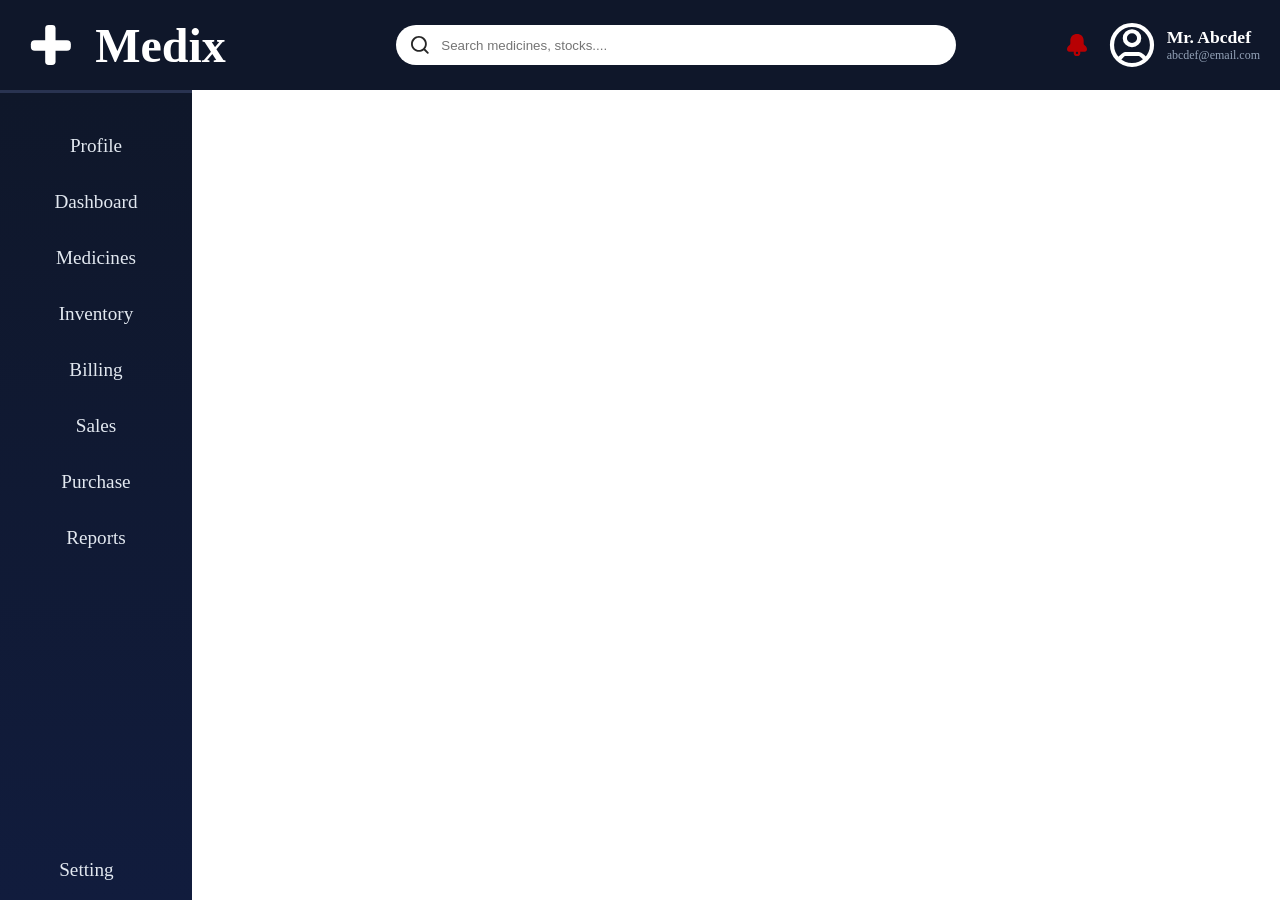
==== home.html @ cee630c3 "sidebar added" ====
<!DOCTYPE html>
<html lang="en">
<head>
    <meta charset="UTF-8">
    <meta name="viewport" content="width=device-width, initial-scale=1.0">
    <title>Medix Store</title>
    <link rel="stylesheet" href="home_style.css">
</head>
<body>
    
    <div class="nav">
        <div class="nav-left">
            <svg class="plus" viewBox="0 0 126 81" fill="none" xmlns="http://www.w3.org/2000/svg">
                <rect x="22" y="31" width="81" height="21" rx="8" fill="white"/>
                <rect x="51" width="21" height="81" rx="7" fill="white"/>
            </svg>
            <h2>Medix</h2>
        </div>

        <div class="nav-search">
            <svg class="search-icon" viewBox="0 0 58 58" fill="none" xmlns="http://www.w3.org/2000/svg">
                <path fill-rule="evenodd" clip-rule="evenodd" d="M45.5291 41.2864C53.4379 31.2778 52.7719 16.7095 43.5312 7.46878C33.5729 -2.48959 17.4271 -2.48959 7.46878 7.46878C-2.48959 17.4271 -2.48959 33.5729 7.46878 43.5312C16.7095 52.7719 31.2778 53.4379 41.2864 45.5291L52.0165 56.2591C53.1881 57.4307 55.0876 57.4307 56.2591 56.2591C57.4307 55.0876 57.4307 53.1881 56.2591 52.0165L45.5291 41.2864ZM39.2886 11.7114C46.9038 19.3266 46.9038 31.6734 39.2886 39.2886C31.6734 46.9038 19.3266 46.9038 11.7114 39.2886C4.09619 31.6734 4.09619 19.3266 11.7114 11.7114C19.3266 4.0962 31.6734 4.09619 39.2886 11.7114Z" fill="#262626"/>
            </svg>
            <input type="text" placeholder="Search medicines, stocks....">
        </input>
        </div>
       
        <div class="nav-right">
                <svg class="bell" viewBox="0 0 18 20" fill="none" xmlns="http://www.w3.org/2000/svg">
                    <path d="M9.00015 0C5.44815 0 3.00014 2.44801 3.00014 6.00002C3.00014 6.48502 3.00014 7.00002 3.00014 8.00002C3.00014 9.00003 2.83815 9.54003 2.28115 10C2.21815 10.052 1.95414 10.279 1.87514 10.344C0.610144 11.39 -0.0108564 12.37 0.000143584 14C0.00814359 15.078 0.893144 16.011 2.00014 16H6.19114C6.19114 16 6.00014 16.6111 6.00014 17.0001C6.00014 18.6571 7.34315 20.0001 9.00015 20.0001C10.6571 20.0001 12.0001 18.6571 12.0001 17.0001C12.0001 16.6111 11.8171 16 11.8171 16H16.0001C17.1041 16.003 17.9991 15.084 18.0001 14C18.0021 12.382 17.3741 11.385 16.1251 10.344C16.0431 10.275 15.7532 10.054 15.6882 10C15.1432 9.54603 15.0001 9.00003 15.0001 8.00002C15.0001 6.75002 15.0001 6.00002 15.0001 6.00002C15.0001 2.44801 12.5521 0 9.00015 0ZM9.00015 16C9.55215 16 10.0001 16.4481 10.0001 17.0001C10.0001 17.5521 9.55215 18.0001 9.00015 18.0001C8.44815 18.0001 8.00015 17.5521 8.00015 17.0001C8.00015 16.4481 8.44815 16 9.00015 16Z" fill="#B70003"/>
                </svg>
                
                <div class="user">
                    <svg class="profile" viewBox="0 0 24 24" fill="none" xmlns="http://www.w3.org/2000/svg">
                    <path d="M5.3999 19.2C5.86107 18.6835 8.02095 16.3067 8.65391 16.3067H15.3463C16.2635 16.3067 18.1359 18.2769 18.5999 18.9714M21.5999 12C21.5999 17.302 17.3018 21.6 11.9999 21.6C6.69797 21.6 2.3999 17.302 2.3999 12C2.3999 6.69809 6.69797 2.40002 11.9999 2.40002C17.3018 2.40002 21.5999 6.69809 21.5999 12ZM15.4387 8.72798C15.4387 6.89647 13.8926 5.40002 12.0002 5.40002C10.1078 5.40002 8.56164 6.89647 8.56164 8.72798C8.56164 10.5595 10.1078 12.0559 12.0002 12.0559C13.8926 12.0559 15.4387 10.5595 15.4387 8.72798Z" stroke="white" stroke-width="2"/>
                    </svg>
                    <div class="user-info">
                        <span class="user-name">Mr. Abcdef</span>
                        <span class="user-email">abcdef@email.com</span>
                    </div>
                    
                </div>
            </div>
    </div>
    <section class="sidebar">
            <div onclick="show('profile')">Profile</div>
            <div onclick="show('dashboard')">Dashboard</div>
            <div onclick="show('medicines')">Medicines</div>
            <div onclick="show('inventory')">Inventory</div>
            <div onclick="show('billing')">Billing</div>
            <div onclick="show('sales')">Sales</div>
            <div onclick="show('purchase')">Purchase</div>
            <div onclick="show('reports')">Reports</div>
            <div class="footer">Setting</div>
    </section>
   
    
    
</body>
</html>
---- home_style.css ----
*{
    padding: 0;
    margin: 0;
}
:root{
    --dark : #0f172a;
    --grey-hover :rgba(255, 255, 255, 0.05);
}


.nav{
    /* background-color: #0f172a; */
    background-color: var(--dark);
    height: 90px;
    padding: 0 20px;
    display : flex;
    align-items: center;
    justify-content: space-between;
    gap: 20px;
    
    
}
.nav-left{
    display: flex;
    align-items: center;
    gap: 8px;
}
.plus{
    height: 2.5rem;
}
.nav-left h2{
    font-size: 3em;
    color: white;
    margin-left: 5px;
}
.nav-search{
    flex: 1;
    max-width: 500px;
    position: relative;
}
.nav-search input{
    width: 100%;
    height: 40px;
    border-radius: 25px;
    border: none;
    padding: 0 15px 0 45px;
    outline: none;
}
.nav-search .search-icon{
    position: absolute;
    left: 15px;
    top: 50%;
    transform: translateY(-50%);
    width: 18px;
}
.nav-right{
    display: flex;
    align-items: center;
    gap: 20px;
}
.bell{
    width: 20px;
    cursor: pointer;
}
.profile{
    width: 50px;
    height: 50px;
    cursor: pointer;
}

.bell:hover,
.profile:hover{
    opacity: 0.7;
    transform: scale(1.08);
    transition: 0.2s ease;
}


.user{
    display: flex;
    align-items: center;
    gap: 10px;
    cursor: pointer;

}
.user-info{
    display: flex;
    flex-direction: column;
    line-height: 1.2;
}
.user-name{
    font-size: 1.1rem;
    font-weight: 600;
    color: white;
}
.user-email{
    font-size: 0.75rem;
    color: #94a3b8;
}
.user:hover{
    background-color: rgba(255,255,255,0.05);
    border-radius: 8px;
    transition: 0.2s ease;
}


.sidebar{
    height: calc(100vh - 90px);
    width: 15%;
    background: linear-gradient(180deg, #0f172a, #111c3d);
    color: #e2e8f0;
    border-top: 3px solid rgba(255,255,255,0.1);
    box-sizing: border-box;
    font-size: 1.2rem;
    padding-top: 30px;

    display: flex;
    flex-direction: column;
    gap: 8px;
    position: relative;
    
}
.sidebar>div{
    /* border: 2px solid rgb(185, 185, 185); */
    box-sizing: border-box;
    border-radius: 8px;
    width: 90%;
    height: 3rem;
    padding: 12px 16px ;
    margin: 0 auto;
    text-align: center;
    cursor: pointer;

}

.sidebar > div:hover{
    background-color: rgba(255, 255, 255, 0.05);
    transform: scale(1.2);
}

.sidebar .footer{
    position: absolute;
    bottom: 5px;
}

@media (max-width: 768px){

    .nav{
        flex-wrap: wrap;
        height: auto;
        padding: 15px;
    }

    .nav-search{
        order: 3;
        width: 90%;
        max-width: 90%;
    }

    .nav-right{
        margin-left: auto;
    }
}

@media (max-width: 900px){
    .user-email{
        display: none;
    }
}
@media (max-width: 600px){
    .user-info{
        display: none;
    }
}
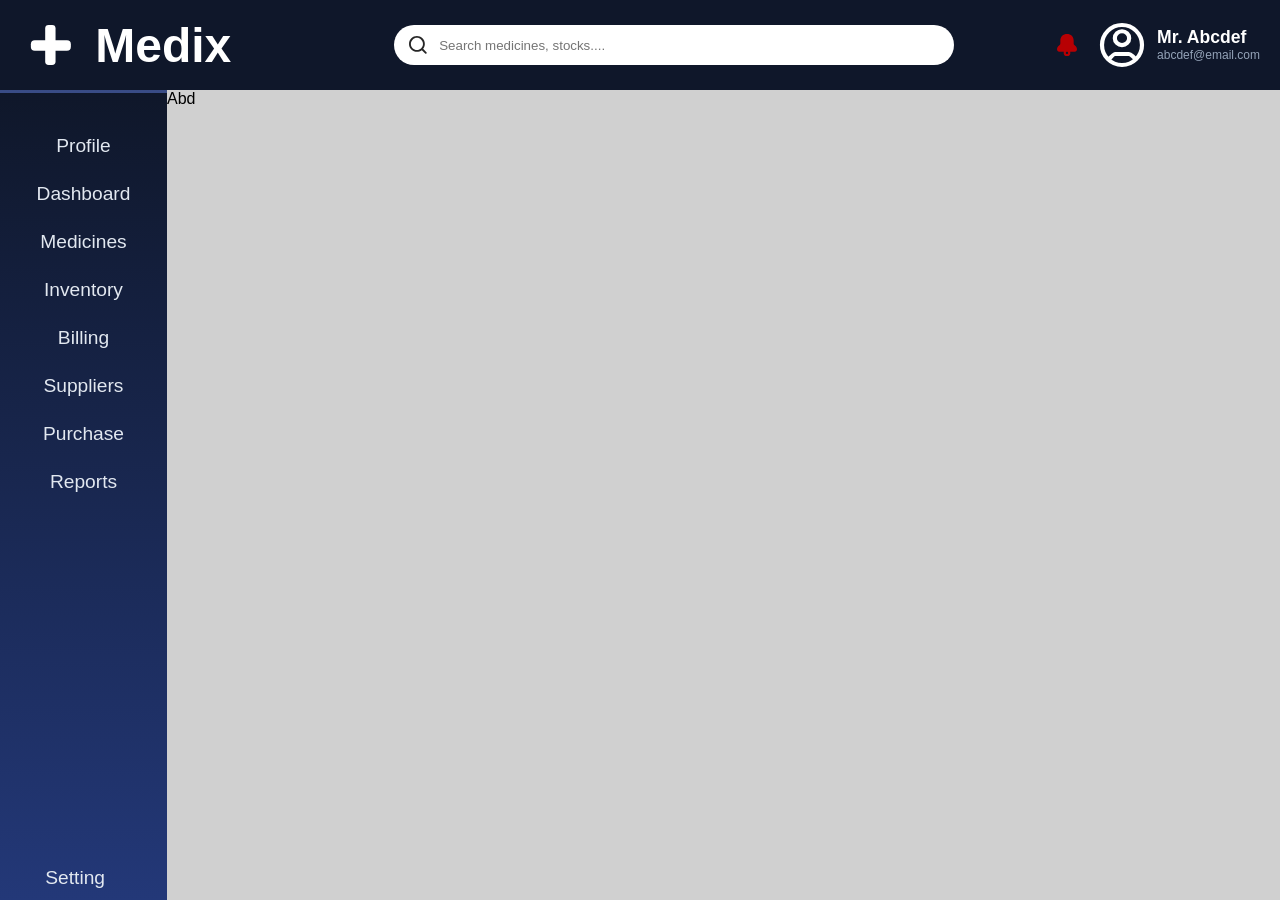
==== commit 888c4d34: "added more modules" ====
--- a/home.html
+++ b/home.html
@@ -7,7 +7,8 @@
     <link rel="stylesheet" href="home_style.css">
 </head>
 <body>
-    
+        <!-- navbar -->
+
     <div class="nav">
         <div class="nav-left">
             <svg class="plus" viewBox="0 0 126 81" fill="none" xmlns="http://www.w3.org/2000/svg">
@@ -40,21 +41,174 @@
                     </div>
                     
                 </div>
-            </div>
+        </div>
     </div>
-    <section class="sidebar">
-            <div onclick="show('profile')">Profile</div>
-            <div onclick="show('dashboard')">Dashboard</div>
-            <div onclick="show('medicines')">Medicines</div>
-            <div onclick="show('inventory')">Inventory</div>
+    <!-- sidebar -->
+     <div class="main">
+
+         <aside class="sidebar">
+             <div onclick="show('admin-profile')">Profile</div>
+             <div onclick="show('dashboard')">Dashboard</div>
+             <div onclick="show('medicine')">Medicines</div>
+             <div onclick="show('inventory')">Inventory</div>
             <div onclick="show('billing')">Billing</div>
-            <div onclick="show('sales')">Sales</div>
+            <div onclick="show('supplier')">Suppliers</div>
             <div onclick="show('purchase')">Purchase</div>
             <div onclick="show('reports')">Reports</div>
             <div class="footer">Setting</div>
-    </section>
-   
-    
+        </aside>
+        
+        
+        
+        
+        
+        <div class="main-content">
+             <!-- profile -->
+              <div class="admin-profile">Abd</div>
+             <!-- medicines -->
+             <div class ="medicine hidden">
+                 <h2>Medicine list</h2>
+                 <table>
+                     <thead>
+                         <tr>
+                             <th scope="col">medicine id</th>
+                            <th scope="col">medicine name</th>
+                            <th scope="col">category</th>
+                            <th scope="col">purchase price</th>
+                            <th scope="col">sell price</th>
+                            <th scope="col">expiry</th>
+                        </tr>
+                    </thead>
+                    <tbody>
+                        <tr>
+                            <td >101</td>
+                            <td>Paracetamol</td>
+                            <td>Tablet</td>
+                            <td>100$</td>
+                            <td>105$</td>
+                            <td>7</td>
+                            
+                        </tr>
+                        <tr>
+                            <td >102</td>
+                            <td>vitamin D</td>
+                            <td>injection</td>
+                            <td>20$</td>
+                            <td>23$</td>
+                            <td>2</td>
+                        </tr>
+                        <tr>
+                            <td >103</td>
+                            <td>vitamin C</td>
+                            <td>syrup</td>
+                            <td>30$</td>
+                            <td>40$</td>
+                            <td>5</td>
+                            
+                        </tr>
+                        <tr>
+                            <td>104</td>
+                            <td>ors</td>
+                            <td>injection</td>
+                            <td>10$</td>
+                            <td>12$</td>
+                            <td>23</td>
+                        </tr>
+                    </tbody>
+                </table>
+            </div>
+            
+            <!-- dashboard -->
+            
+            <div class="dashboard hidden">
+                <h2>Dashboard</h2>
+                <div class="card">
+                    
+                    <div class="tot-revenue">
+                        <p>Total Revenue</p>
+                        <h3>$5600</h3>
+                    </div>
+                    <div class="today-sale">
+                        <p>Today's Sale</p>
+                        <h3>$100</h3>
+                    </div>
+                    <div class="stock-alert">
+                        <p>Stock alert</p>
+                        <h3>5</h3>
+                    </div>
+                    <div class="expiry-alert">
+                        <p>Expiry alert</p>
+                        <h3>2</h3>
+                    </div>
+                </div>
+            </div>
+
+            <div class="supplier hidden">
+                <h2>Suppliers detail</h2>
+                <table>
+                    <thead>
+                        <tr>
+                            <th>Id</th>
+                            <th>Name</th>
+                            <th>Contact</th>
+                            <th>Email</th>
+                            <th>Address</th>
+                            <th>Pending bal</th>
+                        </tr>
+                    </thead>
+                    <tbody>
+                        <tr>
+                            <td>#1</td>
+                            <td>John Doe</td>
+                            <td>882219283</td>
+                            <td>johndoe@abc.in</td>
+                            <td>new york</td>
+                            <td>$15</td>
+
+                        </tr>
+                    </tbody>
+                </table>
+            </div>
+
+<!-- inventory -->
+            <div class="inventory hidden">
+                <h2>Stocks</h2>
+                <table>
+                    <thead>
+                        <tr>
+                            <th scope="col">medicine id</th>
+                            <th scope="col">medicine name</th>
+                            <th scope="col">category</th>
+                            <th scope="col">stock</th>
+                            <th scope="col">supplier</th>
+                        </tr>
+                    </thead>
+                    <tbody>
+                        <tr>
+                            <td >101</td>
+                            <td>Paracetamol</td>
+                            <td>Tablet</td>
+                            <td>300</td>
+                            <td>John Doe</td>
+                        </tr>
+                        <tr>
+                            <td >102</td>
+                            <td>vitamin D</td>
+                            <td>injection</td>
+                            <td>9</td>
+                            <td>John Doe</td>
+                        </tr>
+                    </tbody>
+                </table>
+            </div>
+    
+        </div>
+    </div>
+
+    
+    
+    
+    <script src="home.js"></script>
     
 </body>
 </html>
--- a/home_style.css
+++ b/home_style.css
@@ -1,10 +1,15 @@
 *{
     padding: 0;
     margin: 0;
+    font-family: 'Segoe UI', sans-serif;
 }
 :root{
     --dark : #0f172a;
-    --grey-hover :rgba(255, 255, 255, 0.05);
+    --greyhover :rgba(255, 255, 255, 0.05);
+}
+
+body{
+    background-color:rgba(192, 192, 192, 0.738);
 }
 
 
@@ -23,7 +28,7 @@
 .nav-left{
     display: flex;
     align-items: center;
-    gap: 8px;
+    gap: 13px;
 }
 .plus{
     height: 2.5rem;
@@ -31,7 +36,6 @@
 .nav-left h2{
     font-size: 3em;
     color: white;
-    margin-left: 5px;
 }
 .nav-search{
     flex: 1;
@@ -41,6 +45,7 @@
 .nav-search input{
     width: 100%;
     height: 40px;
+    /* height: 2.5rem; */
     border-radius: 25px;
     border: none;
     padding: 0 15px 0 45px;
@@ -102,12 +107,15 @@
     border-radius: 8px;
     transition: 0.2s ease;
 }
+.main{
+    display: flex;
+}
 
 
 .sidebar{
     height: calc(100vh - 90px);
     width: 15%;
-    background: linear-gradient(180deg, #0f172a, #111c3d);
+    background: linear-gradient(180deg, #0f172a, #233878);
     color: #e2e8f0;
     border-top: 3px solid rgba(255,255,255,0.1);
     box-sizing: border-box;
@@ -121,11 +129,10 @@
     
 }
 .sidebar>div{
-    /* border: 2px solid rgb(185, 185, 185); */
     box-sizing: border-box;
     border-radius: 8px;
     width: 90%;
-    height: 3rem;
+    height: 2.5rem;
     padding: 12px 16px ;
     margin: 0 auto;
     text-align: center;
@@ -143,6 +150,148 @@
     bottom: 5px;
 }
 
+.main-content{
+    width: 100%;
+    /* display: flex;
+    justify-content: center; */
+}
+.medicine{
+    width: 90%;
+    margin-top: 25px;
+    margin-left: 40px;
+    background-color: white;
+    padding: 24px;
+    border-radius: 16px;
+    box-shadow: 0 4px 6px -1px rgb(0 0 0 / 0.1), 0 2px 4px -2px rgb(0 0 0 / 0.1);
+    height:fit-content;
+    display: flex;
+    flex-direction: column;
+    justify-content: center;
+
+}
+
+.medicine h2{
+    font-size: 1.5rem;
+    font-weight: 750;
+
+}
+/* table{
+    margin-top: 30px;
+    width: 100%;
+    border-collapse: collapse;
+    
+}
+tr:nth-child(even){
+background-color:#3e42481d;
+}
+tr{
+    border-bottom: 2px solid rgba(0, 0, 0, 0.195);
+}
+th{
+    font-size: 1.1rem;
+    font-weight: 250;
+    background-color: #233878;
+    color: white;
+    text-transform: uppercase;
+}
+th , td {
+    padding: 10px;
+    text-align: left;
+    padding-right: 50px;
+}
+tr:hover{
+    background-color: #24387282;
+} */
+
+.dashboard{
+    width: 90%;
+    margin: 25px 0 0 40px;  
+    display: flex;
+    flex-direction: column;
+}
+.dashboard h2{
+     font-size: 1.5rem;
+    font-weight: 750;
+    background-color: white;
+    border-radius: 10px;
+    margin-bottom: 20px;
+    height: 30px;
+    padding: 20px;
+    box-shadow: 0 2px 8px rgba(0, 0, 0, 0.05);
+}
+.card{
+    display: grid;
+    grid-template-columns: repeat(auto-fit, minmax(200px,1fr));
+    gap: 20px;
+}
+
+.card div{
+    /* height: 100px;
+    width: 200px; */
+    background-color: white;
+    padding: 20px;
+    border-radius: 10px;
+    box-shadow: 0 2px 8px rgba(0, 0, 0, 0.05);
+    text-align: center;
+}
+
+.card div p{
+    margin-bottom: 10px;
+    color: #64748b;
+}
+
+.supplier{
+    width: 90%;
+    margin-top: 25px;
+    margin-left: 40px;
+    background-color: white;
+    padding: 24px;
+    border-radius: 16px;
+    box-shadow: 0 4px 6px -1px rgb(0 0 0 / 0.1), 0 2px 4px -2px rgb(0 0 0 / 0.1);
+    height:fit-content;
+    display: flex;
+    flex-direction: column;
+    justify-content: center;
+    /* flex-wrap: wrap; */
+}
+.supplier h2{
+    font-size: 1.5rem;
+    font-weight: 750;
+
+}
+
+
+table{
+    margin-top: 30px;
+    width: 100%;
+    border-collapse: collapse;
+    
+}
+tr:nth-child(even){
+background-color:#3e42481d;
+}
+tr{
+    border-bottom: 2px solid rgba(0, 0, 0, 0.195);
+}
+th{
+    font-size: 1.1rem;
+    font-weight: 250;
+    background-color: #233878;
+    color: white;
+    text-transform: uppercase;
+}
+th , td {
+    padding: 10px;
+    text-align: left;
+    padding-right: 50px;
+}
+tr:hover{
+    background-color: #24387282;
+}
+
+.hidden{
+    display : none;
+}
 @media (max-width: 768px){
 
     .nav{
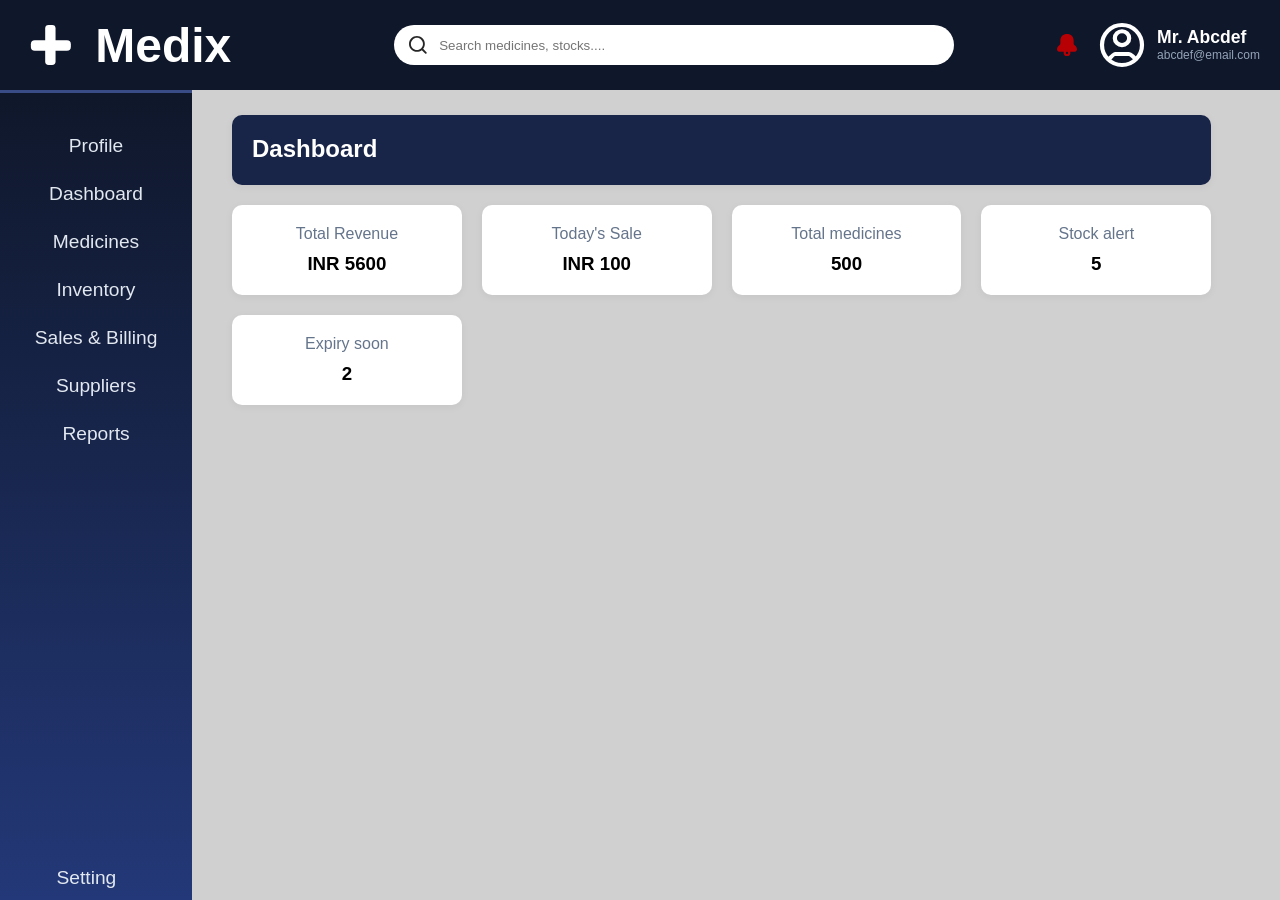
==== commit b1627088: "added profile and some more changes" ====
--- a/home.html
+++ b/home.html
@@ -7,8 +7,7 @@
     <link rel="stylesheet" href="home_style.css">
 </head>
 <body>
-        <!-- navbar -->
-
+        <!-- -------------------------------------------navbar------------------------------------------ -->
     <div class="nav">
         <div class="nav-left">
             <svg class="plus" viewBox="0 0 126 81" fill="none" xmlns="http://www.w3.org/2000/svg">
@@ -17,7 +16,6 @@
             </svg>
             <h2>Medix</h2>
         </div>
-
         <div class="nav-search">
             <svg class="search-icon" viewBox="0 0 58 58" fill="none" xmlns="http://www.w3.org/2000/svg">
                 <path fill-rule="evenodd" clip-rule="evenodd" d="M45.5291 41.2864C53.4379 31.2778 52.7719 16.7095 43.5312 7.46878C33.5729 -2.48959 17.4271 -2.48959 7.46878 7.46878C-2.48959 17.4271 -2.48959 33.5729 7.46878 43.5312C16.7095 52.7719 31.2778 53.4379 41.2864 45.5291L52.0165 56.2591C53.1881 57.4307 55.0876 57.4307 56.2591 56.2591C57.4307 55.0876 57.4307 53.1881 56.2591 52.0165L45.5291 41.2864ZM39.2886 11.7114C46.9038 19.3266 46.9038 31.6734 39.2886 39.2886C31.6734 46.9038 19.3266 46.9038 11.7114 39.2886C4.09619 31.6734 4.09619 19.3266 11.7114 11.7114C19.3266 4.0962 31.6734 4.09619 39.2886 11.7114Z" fill="#262626"/>
@@ -43,108 +41,318 @@
                 </div>
         </div>
     </div>
-    <!-- sidebar -->
-     <div class="main">
-
-         <aside class="sidebar">
+    <!-- -----------------------------------------------------sidebar------------------------------------------------ -->
+    <div class="main">
+
+        <aside class="sidebar">
              <div onclick="show('admin-profile')">Profile</div>
              <div onclick="show('dashboard')">Dashboard</div>
              <div onclick="show('medicine')">Medicines</div>
              <div onclick="show('inventory')">Inventory</div>
-            <div onclick="show('billing')">Billing</div>
+            <div onclick="show('billing')">Sales & Billing</div>
             <div onclick="show('supplier')">Suppliers</div>
-            <div onclick="show('purchase')">Purchase</div>
             <div onclick="show('reports')">Reports</div>
-            <div class="footer">Setting</div>
+            <div class="footer" onclick="show('setting')">Setting</div>
         </aside>
         
-        
-        
-        
-        
+        <!-- -----------------------------------------------main-content------------------------------------------ -->
         <div class="main-content">
-             <!-- profile -->
-              <div class="admin-profile">Abd</div>
-             <!-- medicines -->
-             <div class ="medicine hidden">
-                 <h2>Medicine list</h2>
-                 <table>
-                     <thead>
-                         <tr>
-                             <th scope="col">medicine id</th>
-                            <th scope="col">medicine name</th>
-                            <th scope="col">category</th>
-                            <th scope="col">purchase price</th>
-                            <th scope="col">sell price</th>
-                            <th scope="col">expiry</th>
-                        </tr>
-                    </thead>
-                    <tbody>
-                        <tr>
-                            <td >101</td>
-                            <td>Paracetamol</td>
-                            <td>Tablet</td>
-                            <td>100$</td>
-                            <td>105$</td>
-                            <td>7</td>
-                            
-                        </tr>
-                        <tr>
-                            <td >102</td>
-                            <td>vitamin D</td>
-                            <td>injection</td>
-                            <td>20$</td>
-                            <td>23$</td>
-                            <td>2</td>
-                        </tr>
-                        <tr>
-                            <td >103</td>
-                            <td>vitamin C</td>
-                            <td>syrup</td>
-                            <td>30$</td>
-                            <td>40$</td>
-                            <td>5</td>
-                            
-                        </tr>
-                        <tr>
-                            <td>104</td>
-                            <td>ors</td>
-                            <td>injection</td>
-                            <td>10$</td>
-                            <td>12$</td>
-                            <td>23</td>
-                        </tr>
-                    </tbody>
-                </table>
-            </div>
+                <!-- --------------------profile-------------- -->
+              <div class="admin-profile hidden" >Abd</div>
+
+                <!------------------------ dashboard -------------------->
             
-            <!-- dashboard -->
-            
-            <div class="dashboard hidden">
+            <div class="dashboard">
                 <h2>Dashboard</h2>
                 <div class="card">
                     
                     <div class="tot-revenue">
                         <p>Total Revenue</p>
-                        <h3>$5600</h3>
+                        <h3>INR 5600</h3>
                     </div>
                     <div class="today-sale">
                         <p>Today's Sale</p>
-                        <h3>$100</h3>
-                    </div>
-                    <div class="stock-alert">
+                        <h3>INR 100</h3>
+                    </div>
+                    <div class="tot-med">
+                        <p>Total medicines</p>
+                        <h3>500</h3>
+                    </div>
+                    <div class="low-stock">
                         <p>Stock alert</p>
                         <h3>5</h3>
                     </div>
                     <div class="expiry-alert">
-                        <p>Expiry alert</p>
+                        <p>Expiry soon</p>
                         <h3>2</h3>
                     </div>
                 </div>
             </div>
-
+                <!-- --------------------medicines--------------- -->
+             <div class ="medicine hidden">
+                    <h2>Medicine list</h2>
+                 <table>
+                     <thead>
+                         <tr>
+                             <th scope="col">med_id</th>
+                             <th scope="col">company</th>
+                            <th scope="col">medicine name</th>
+                            <th scope="col">category</th>
+                            <th scope="col">purchase price</th>
+                            <th scope="col">sell price</th>
+                            <th scope="col">Available quantity</th>
+                            <th scope="col">expiry</th>
+                            <th scope="col">Action</th>
+                        </tr>
+                    </thead>
+                    <tbody>
+                        <tr>
+                            <td >101</td>
+                            <td >bbbb</td>
+                            <td>Paracetamol</td>
+                            <td>Tablet</td>
+                            <td>100$</td>
+                            <td>105$</td>
+                            <td>100</td>
+                            <td>2</td>
+                            <td><button class="edit">edit</button><button class="delete">delete</button></td>
+                            
+                        </tr>
+                        <tr>
+                            <td >102</td>
+                            <td >aaaaa</td>
+                            <td>vitamin D</td>
+                            <td>injection</td>
+                            <td>20$</td>
+                            <td>23$</td>
+                            <td>80</td>
+                            <td>1</td>
+                            <td><button class="edit">edit</button><button class="delete">delete</button></td>
+                        </tr>
+                        <tr>
+                            <td >103</td>
+                            <td >ccccc</td>
+                            <td>vitamin C</td>
+                            <td>syrup</td>
+                            <td>30$</td>
+                            <td>40$</td>
+                            <td>40</td>
+                            <td>0</td>
+                            <td><button class="edit">edit</button><button class="delete">delete</button></td>
+                            
+                        </tr>
+                        <tr>
+                            <td>104</td>
+                            <td>ddddd</td>
+                            <td>ors</td>
+                            <td>injection</td>
+                            <td>10$</td>
+                            <td>12$</td>
+                            <td>28</td>
+                            <td>5</td>
+                            <td><button class="edit">edit</button><button class="delete">delete</button></td>
+                        </tr>
+                    </tbody>
+                </table>
+            </div>
+            
+
+                <!------------------- inventory ------------------>
+            <div class="inventory hidden">
+                <div class="inventory-nav">
+                    <h2>Stock management</h2>
+                    <button class="add_med_button">+ Add medicine</button>
+                </div>
+                <div class="card1">
+                    <div onclick="show1('stock-history')"><p>Stock history</p></div>
+                    <div onclick="show1('stock-purchase')"><p>Stock purchase</p></div>
+                </div>
+                <div class="stock-history hidden">
+                    <table>
+                    <thead>
+                        <tr>
+                            <th scope="col">med_id</th>
+                            <th scope="col">company</th>
+                            <th scope="col">medicine name</th>
+                            <th scope="col">category</th>
+                            <th scope="col">quantity</th>
+                            <th scope="col">Purchase date</th>
+                            <th scope="col">expiry date</th>
+                            <th scope="col">supplier</th>
+                        </tr>
+                    </thead>
+                    <tbody>
+                        <tr>
+                            <td >101</td>
+                            <td >Abbss</td>
+                            <td>Paracetamol</td>
+                            <td>Tablet</td>
+                            <td>300</td>
+                            <td>12-12-2026</td>
+                            <td>12-12-2028</td>
+                            <td>John Doe</td>
+                        </tr>
+                        <tr>
+                            <td >102</td>
+                            <td >jhkkj</td>
+                            <td>vitamin D</td>
+                            <td>injection</td>
+                            <td>9</td>
+                            <td>12-01-2024</td>
+                            <td>12-01-2029</td>
+                            <td>John Doe</td>
+                        </tr>
+                    </tbody>
+                </table> 
+                </div>
+                <div class="stock-purchase hidden">
+                    <div class="card2">
+                        
+                    </div>
+                </div>
+                <div class="add_medicine hidden">
+                    <form action="" method="get">
+                        <label for="med_id">Medicine ID </label>
+                        <input type="number" id="med_id" required>    
+                        <label for="med_name">Medicine Name</label>
+                        <input type="text" id="med_name" required>
+                        <div class="row">
+                            <label for="quantity">Quantity <input type="number" id="quantity" required></label>
+                            <label for="cost_price">Cost price <input type="number" id="cost_price" required></label>
+                            <label for="sell_price">Sell price <input type="number" id="sell_price" required></label>
+                            <label for="expiry_date">Expiry date <input type="date" id="expiry_date" required></label>
+                        </div> 
+                        <label for="category">Category <select id="category" required>
+                            <option value="tablet">Tablet</option>
+                                <option value="capsule">Capsule</option>
+                                <option value="granules">Granules</option>
+                                <option value="syrup">Syrup</option>
+                                <option value="solution">Solution</option>
+                                <option value="inhalers">Inhalers</option>
+                                <option value="other">Others</option>
+                                </select>
+                        </label>  
+                        <div class="row">
+                            <label for="company_name">Company Name</label>
+                            <input type="text" id="company_name" required>
+                        </div>
+                        <div>
+                            <label for="supplier_name">Supplier name</label>
+                            <input type="text" id="supplier_name">
+                        </div> 
+                        <div class="row">
+                            <label for="supplier_contact">Contact </label>  <input type="tel" id="supplier_contact">
+                            <label for="email">Email </label> <input type="email">
+                             
+                        </div> 
+                        <div class="buttons">
+
+                            <button class="cancel">Cancel</button>
+                            <button class="ok">OK</button>
+                        </div>
+                    </form>
+                </div>
+            </div>
+                <!---------------------- Billing system-------------------------- -->
+             <div class="billing hidden">
+                <h2>Billing System</h2>
+    
+                <!-- customer details -->
+                <div class="billing-box">
+                   
+                    <div class="customer-form">
+                        <div><label>Customer name :</label><input type="text" id="cname"></div>
+                        <div><label>Phone Number :</label><input type="text" id="cphone"></div>
+                        <div><label>Billing Date :</label><input type="date" id="cdate"></div>
+                        
+                        <!-- <label>Address:</label><input type="Address" id="cadd"> -->
+                    </div>
+    
+
+                    <div class="medicine-box">
+
+                    <!-- <h3><u>Medical Details</u></h3> -->
+                        <table class="medicine-table">
+                        <tr>
+                            <th>Medicine Name</th>
+                            <th>Qty</th>
+                            <th>Price</th>
+                            <th>GST%</th>
+                            <th>Total</th>
+                            <th class="noprint">Action</th>
+                        </tr>
+
+                        <tr>
+                            <td><input type="text"></td>
+                            <td>
+                                <input type="number" class="qty">
+                            </td>
+                            <td>
+                                <input type="number" class="price">
+                            </td>
+                            <td>
+                                <input type="number" class="GST">
+                            </td>
+                            <td class="total">0</td>
+
+                            <td>
+                                <button onclick="removeRow(this)" class="remove">Remove</button>
+                            </td>
+                        </tr>
+                        </table>
+                    </div>
+                     <div class="discount-box">
+                        <label><b>Discount% : </b><input type="number" id="discountInput"></label>
+                        
+                        <button id="add">Add Item</button>
+                        <button id="calbil">calculate Bill</button>
+                    </div>
+                <!-- <div class="payment-container"> -->
+
+                    <!--pay summary-->
+                    <div class="payment-summary">
+                        <h3><u>Payment Summary</u></h3>
+
+                        <div class="row">
+                            <div>
+                                <span>Subtotal :</span>
+                                <span id="subtotal">0.00 rs.</span>
+                            </div>
+                            <div>
+                                <span>Discount :</span>
+                                <span id="Discount">0.00 rs.</span>
+                            </div>
+                            <div>
+                                <span>GST Total :</span>
+                                <span id="total">0.00 rs.</span>
+                            </div>
+                            <hr>
+                            <div class="grandtot">
+                                <span>Grand Total :</span>
+                                <span id="grandT">0.00rs</span>
+                            </div>
+                        </div>
+
+                        
+                    </div>
+                    <div class="paybutton">
+                        <button id="print">Print</button>
+                        <button id="save">Save</button>
+                        <button id="clear">clear</button>
+                    </div>
+                </div>
+                
+            </div>
+
+                <!----------------------- supplier ------------------------ -->
             <div class="supplier hidden">
-                <h2>Suppliers detail</h2>
+                <div class="head">
+                    <h2>Suppliers detail</h2>
+                    <div class="button">
+                        <button class="add">+ Add supplier</button>
+                    </div>
+                </div>
+                
                 <table>
                     <thead>
                         <tr>
@@ -153,7 +361,9 @@
                             <th>Contact</th>
                             <th>Email</th>
                             <th>Address</th>
-                            <th>Pending bal</th>
+                            <th>Pincode</th>
+                            <th>Total purchase(INR)</th>
+                            <th>Action</th>
                         </tr>
                     </thead>
                     <tbody>
@@ -163,45 +373,51 @@
                             <td>882219283</td>
                             <td>johndoe@abc.in</td>
                             <td>new york</td>
-                            <td>$15</td>
+                            <td>404555</td>
+                            <td>1500000</td>
+                            <td><button class="edit">Edit</button><button class="delete">Delete</button> </td>
 
                         </tr>
                     </tbody>
                 </table>
             </div>
 
-<!-- inventory -->
-            <div class="inventory hidden">
-                <h2>Stocks</h2>
-                <table>
-                    <thead>
-                        <tr>
-                            <th scope="col">medicine id</th>
-                            <th scope="col">medicine name</th>
-                            <th scope="col">category</th>
-                            <th scope="col">stock</th>
-                            <th scope="col">supplier</th>
-                        </tr>
-                    </thead>
-                    <tbody>
-                        <tr>
-                            <td >101</td>
-                            <td>Paracetamol</td>
-                            <td>Tablet</td>
-                            <td>300</td>
-                            <td>John Doe</td>
-                        </tr>
-                        <tr>
-                            <td >102</td>
-                            <td>vitamin D</td>
-                            <td>injection</td>
-                            <td>9</td>
-                            <td>John Doe</td>
-                        </tr>
-                    </tbody>
-                </table>
-            </div>
-    
+                <!-- ---------------report-------------- -->
+            <div class="reports hidden">
+                <h2>Reports</h2>
+            <div class="top">
+                <div class="greenbox">
+                    <h3>TOTAL SALES</h3>
+                    <hr>
+                    <p id="sales">0 </p>
+                </div>
+                <div class="orangebox">
+                    <h3>TOTAL ORDERS</h3>
+                    <hr>
+                    <p id="order">0</p>
+                </div>
+                <div class="bluebox">
+                    <h3>LOW STOCK</h3>
+                    <hr>
+                    <p id="stock">0</p>
+                </div>
+                <div class="redbox">
+                    <h3>EXPIRED MEDICINES</h3>
+                    <hr>
+                    <p id="experied">0</p>
+                </div>
+            </div>
+
+
+            <!-- <div class="smallcard">
+                <h3>Top Selling Medicine</h3>
+
+            </div> -->
+
+        </div>
+<!--  -->
+
+
         </div>
     </div>
 
--- a/home_style.css
+++ b/home_style.css
@@ -22,8 +22,9 @@
     align-items: center;
     justify-content: space-between;
     gap: 20px;
-    
-    
+    position: sticky;
+    top: 0px;
+    z-index: 1;
 }
 .nav-left{
     display: flex;
@@ -107,11 +108,11 @@
     border-radius: 8px;
     transition: 0.2s ease;
 }
+/* --------------------------------------------------------------------- */
 .main{
     display: flex;
 }
-
-
+/* --------------------------------------------------------------------- */
 .sidebar{
     height: calc(100vh - 90px);
     width: 15%;
@@ -125,7 +126,7 @@
     display: flex;
     flex-direction: column;
     gap: 8px;
-    position: relative;
+    position: fixed;
     
 }
 .sidebar>div{
@@ -144,6 +145,9 @@
     background-color: rgba(255, 255, 255, 0.05);
     transform: scale(1.2);
 }
+.sidebar div.active{
+background:rgba(255, 255, 255, 0.05);
+}
 
 .sidebar .footer{
     position: absolute;
@@ -151,10 +155,13 @@
 }
 
 .main-content{
-    width: 100%;
+    width: 85%;
+    position: relative;
+    left: 15%;
     /* display: flex;
     justify-content: center; */
 }
+/* --------------------------------------------------------------------- */
 .medicine{
     width: 90%;
     margin-top: 25px;
@@ -169,40 +176,12 @@
     justify-content: center;
 
 }
-
 .medicine h2{
     font-size: 1.5rem;
     font-weight: 750;
 
 }
-/* table{
-    margin-top: 30px;
-    width: 100%;
-    border-collapse: collapse;
-    
-}
-tr:nth-child(even){
-background-color:#3e42481d;
-}
-tr{
-    border-bottom: 2px solid rgba(0, 0, 0, 0.195);
-}
-th{
-    font-size: 1.1rem;
-    font-weight: 250;
-    background-color: #233878;
-    color: white;
-    text-transform: uppercase;
-}
-th , td {
-    padding: 10px;
-    text-align: left;
-    padding-right: 50px;
-}
-tr:hover{
-    background-color: #24387282;
-} */
-
+/* --------------------------------------------------------------------- */
 .dashboard{
     width: 90%;
     margin: 25px 0 0 40px;  
@@ -210,21 +189,21 @@
     flex-direction: column;
 }
 .dashboard h2{
-     font-size: 1.5rem;
+    font-size: 1.5rem;
     font-weight: 750;
-    background-color: white;
+    background-color:#182448;
+    color: white;
     border-radius: 10px;
     margin-bottom: 20px;
     height: 30px;
     padding: 20px;
     box-shadow: 0 2px 8px rgba(0, 0, 0, 0.05);
 }
-.card{
+.dashboard .card{
     display: grid;
     grid-template-columns: repeat(auto-fit, minmax(200px,1fr));
     gap: 20px;
 }
-
 .card div{
     /* height: 100px;
     width: 200px; */
@@ -234,12 +213,11 @@
     box-shadow: 0 2px 8px rgba(0, 0, 0, 0.05);
     text-align: center;
 }
-
 .card div p{
     margin-bottom: 10px;
     color: #64748b;
 }
-
+/* --------------------------------------------------------------------- */
 .supplier{
     width: 90%;
     margin-top: 25px;
@@ -254,18 +232,145 @@
     justify-content: center;
     /* flex-wrap: wrap; */
 }
+.supplier .head{
+    display: flex;
+    justify-content: space-between;
+}
 .supplier h2{
     font-size: 1.5rem;
     font-weight: 750;
 
 }
-
+.supplier .head button{
+    color: white;
+    border-radius: 10px;
+    padding: 6px 12px;
+    margin-right: 20px;
+    font-size: 1.2rem;
+    border: none;
+    cursor: pointer;
+    box-shadow: 0 4px 6px -1px rgb(0 0 0 / 0.1), 0 2px 4px -2px rgb(0 0 0 / 0.1);
+}
+.supplier .head .add{
+    background-color: #233878;
+}
+
+/* --------------------------------------------------------------------- */
+.inventory{
+    width: 90%;
+    margin: 25px 0 0 40px;  
+    display: flex;
+    flex-direction: column;
+}
+.inventory h2{
+    font-size: 1.5rem;
+    font-weight: 750;
+    
+}
+.inventory .card1{
+    /* width: 50%; */
+    display: grid;
+    grid-template-columns: repeat(auto-fit, minmax(200px,1fr));
+    gap: 20px;
+}
+.inventory .inventory-nav{
+    display: flex;
+    justify-content: space-between;
+    align-items: center;
+    background-color:#182448;
+    color: white;
+    border-radius: 10px;
+    margin-bottom: 20px;
+    height: 70px;
+    padding: 0 20px 0 20px;
+    box-shadow: 0 2px 8px rgba(0, 0, 0, 0.05);
+}
+.inventory-nav button{
+    padding: 10px 20px;
+    font-weight: 600px;
+    border-radius: 20px;
+}
+.inventory .card1 div{
+    background-color:white;
+    font-weight: 650;
+    letter-spacing: 0.8px;
+    padding: 20px;
+    border-radius: 10px;
+    height: 50px;
+    box-shadow: 0 2px 8px rgba(0, 0, 0, 0.05);
+    display: flex;
+    justify-content: center;
+    align-items: center;
+    }
+/* .inventory .card1 di:.active{
+background:rgba(157, 35, 35, 0.623);
+} */
+.inventory .stock-history{
+    background-color: white;
+    margin-top: 20px;
+    padding: 24px;
+    border-radius: 16px;
+    box-shadow: 0 4px 6px -1px rgb(0 0 0 / 0.1), 0 2px 4px -2px rgb(0 0 0 / 0.1);
+    height:fit-content;
+}
+.inventory .stock-purchase{
+    background-color: white;
+     margin-top: 20px;
+    padding: 24px;
+    border-radius: 16px;
+    box-shadow: 0 4px 6px -1px rgb(0 0 0 / 0.1), 0 2px 4px -2px rgb(0 0 0 / 0.1);
+    height:fit-content;
+}
+
+.inventory .add_medicine{
+    width: 60%;
+    background-color: rgb(184, 184, 184);
+    border-radius: 8px;
+    padding: 25px;
+    position: relative;
+    margin: auto;
+    top: -150px;
+    box-shadow:0px 1px 13px 0px rgba(0, 0, 0, 0.697), 0 2px 4px -2px rgb(0 0 0 / 0.697);
+}
+.add_medicine button{
+    padding: 8px 16px;
+    border-radius: 8px;
+    color: rgb(0, 0, 0);
+    font-size: 16px;
+    font-weight: 500px;
+    border: none;
+    cursor: pointer;
+    background-color: white;
+    margin: 10px;
+    
+}
+.add_medicine button:hover{
+    transform: scale(1.1);
+    background-color: #233878;
+    color: white;
+}
+.inventory .add_medicine .buttons{
+    display: flex;
+    justify-content: flex-end;
+}
+label{
+    display: inline-block;
+    width: 20%;
+}
+.add_medicine input{
+    display: inline-block;
+    border-radius: 6px;
+    padding: 5px;
+    width: 70%;
+    margin: 10px;
+}
 
 table{
     margin-top: 30px;
     width: 100%;
     border-collapse: collapse;
     
+    
 }
 tr:nth-child(even){
 background-color:#3e42481d;
@@ -289,10 +394,298 @@
     background-color: #24387282;
 }
 
+table button{
+    padding: 4px 8px;
+    border-radius: 8px;
+    color: white;
+    font-size: 12px;
+    border: none;
+    cursor: pointer;
+
+}
+table .edit{
+ background-color: #233878;
+}
+ .delete{
+ background-color: #EF4444;
+}
+
+/* ---------------------billing------------------------ */
+.billing{
+    width: 90%;
+    border-collapse: collapse;
+    margin-top: 20px;
+    margin: 25px 0 0 40px;
+}
+
+.billing h2 {
+    font-size: 1.5rem;
+    font-weight: 750;
+    background-color:#182448;
+    color: white;
+    border-radius: 10px;
+    margin-bottom: 20px;
+    height: 30px;
+    padding: 20px;
+     box-shadow: 0 4px 20px -1px rgba(0, 0, 0, 0.305), 0 2px 10px -2px rgb(0 0 0 / 0.305);
+}
+.billing-box{
+    margin-top: 25px;
+    background-color: white;
+    padding: 24px;
+    border-radius: 16px;
+    box-shadow: 0 4px 20px -1px rgba(0, 0, 0, 0.305), 0 2px 10px -2px rgb(0 0 0 / 0.305);
+    height:fit-content;
+    display: flex;
+    flex-direction: column;
+    justify-content: center;
+}
+.billing .billing-box .customer-form{
+    display: flex;
+    gap: 12px;
+}
+.billing .billing-box .customer-form label{
+    font-weight: 600;
+    width: fit-content;
+    padding: 3px 0 2px 5px;
+    font-size: 17px;
+    margin-right: 10px;
+    
+}
+.billing .billing-box .customer-form input{
+    border-radius: 5px;
+    padding: 3px 6px;
+    font-size: 16px;
+    font-weight: 400;
+}
+#cname{
+    width: 250px;
+}
+#cphone , #cdate{
+    width: 120px;
+}
+.billing .billing-box .medicine-table{
+    margin-top: 20px;
+    width: 100%;
+    border-collapse: collapse;
+    margin-bottom: 20px;
+   
+}
+.billing .billing-box .medicine-table tr{
+    background-color: #3e42481d;
+}
+.billing .billing-box .medicine-table input{
+    border-radius: 5px;
+    padding: 3px;
+    font-size: 15px;
+    border: none;
+    outline: none;
+}
+.billing .billing-box .medicine-table .qty, .price, .GST, .total{
+    width: 100px;
+}
+
+.billing .billing-box .discount-box{
+    display: flex; 
+    gap: 20px;
+    margin-bottom: 20px;
+}
+.billing .billing-box .discount-box label{
+    padding: 2px 6px;
+}
+.billing .billing-box .discount-box input{
+    width: 70px;
+    margin-left: 10px;
+    padding: 2px 6px;
+    font-size: 17px;
+}
+.remove {
+    background-color: red;
+    color: white;
+    border: none;
+    padding: 6px 10px;
+    cursor: pointer;
+    border-radius: 5px;
+    font-weight: bolder;
+}
+
+.remove:hover {
+    background-color: rgb(147, 53, 53);
+}
+#add {
+    background-color: #06711f;
+    color: white;
+    font-weight: bolder;
+    border: none;
+    padding: 6px 10px;
+    cursor: pointer;
+    border-radius: 5px;
+
+}
+
+#add:hover {
+    background-color: #06711fd9;
+    box-shadow: 0 4px 20px -1px rgba(0, 0, 0, 0.305), 0 2px 10px -2px rgb(0 0 0 / 0.305);
+}
+
+#calbil {
+    background-color: blue;
+    color: white;
+    font-weight: bolder;
+    border: none;
+    padding: 6px 10px;
+    cursor: pointer;
+    border-radius: 5px;
+
+}
+
+#calbil:hover {
+    background-color: rgba(0, 0, 255, 0.797);
+    box-shadow: 0 4px 20px -1px rgba(0, 0, 0, 0.305), 0 2px 10px -2px rgb(0 0 0 / 0.305);
+}
+
+.billing .billing-box .payment-summary{
+    width: 40%;
+    height: 160px;
+    background-color: rgba(0, 0, 0, 0.086);
+    margin: auto;
+    border-radius: 10px;
+}
+.billing .billing-box .payment-summary h3{
+    text-align: center;
+    margin-bottom: 15px;
+}
+.row {
+    font-weight: 600;
+    font-size: 18px;
+    padding-left: 30px;
+}
+.row div{
+    display: flex;
+    justify-content: space-evenly;
+}
+.grandtot {
+    color: green;
+    font-weight: 700;
+    font-size: 19px;
+    margin-left: -30px;
+}
+.billing .billing-box .paybutton{
+    display: flex;
+    justify-content: flex-end;
+    gap: 10px;
+    margin-top: 20px;
+}
+#print,#save,#clear {
+    color: white;
+    font-weight: bolder;
+    border: none;
+    padding: 5px 50px;
+    cursor: pointer;
+    border-radius: 5px;
+    font-size: 15px;
+}
+#print {
+    background-color: darkblue;
+}
+
+#save {
+    background-color: darkgreen;
+}
+
+#clear {
+    background-color: rgb(236, 158, 0);
+}
+#print:hover {
+    background-color: rgba(0, 0, 139, 0.795);
+    box-shadow: 0 4px 20px -1px rgba(0, 0, 0, 0.305), 0 2px 10px -2px rgb(0 0 0 / 0.305);
+}
+
+#save:hover {
+    background-color: rgba(0, 100, 0, 0.767);
+    box-shadow: 0 4px 20px -1px rgba(0, 0, 0, 0.305), 0 2px 10px -2px rgb(0 0 0 / 0.305);
+}
+
+#clear:hover {
+    background-color: rgba(236, 157, 0, 0.782);
+    box-shadow: 0 4px 20px -1px rgba(0, 0, 0, 0.305), 0 2px 10px -2px rgb(0 0 0 / 0.305);
+}
+
+/*report */
+.reports{
+    width: 90%;
+    border-collapse: collapse;
+    margin-top: 20px;
+    margin: 25px 0 0 40px;
+}
+
+.reports h2 {
+    font-size: 2rem;
+    font-weight: 750;
+    background-color: white;
+    border-radius: 15px;
+    margin-bottom: 20px;
+    height: 25px;
+    padding: 19px;
+    box-shadow: 0 2px 8px rgba(0, 0, 0, 0.05);
+}
+
+
+
+/* print */
+@media print {
+    /* .paybutton,#add,#calbil,.noprint,#Remove { */
+    button,.paybutton,.noprint{
+        display: none;
+        
+    }
+    #medicineTable{
+        border:0px;
+    }
+    
+
+    input {
+        border: none;
+        outline: none;
+    }
+
+    .sidebar,.nav {
+        display: none;
+       
+    }
+}
+ /* reports css */
+ .top{
+    display: grid;
+    grid-template-columns: repeat(auto-fit, minmax(200px, 1fr));
+    gap: 20px; 
+ }
+.top div{
+         padding: 20px;
+         border-radius: 10px;
+         box-shadow: 0 2px 8px rgba(0, 0, 0, 0.05);
+         text-align: center;
+         color: white;
+         font-weight: bolder;
+        }
+.greenbox{
+    background-color: #28a745;
+ }
+ .orangebox{
+    background-color: #fd7e14;
+ }
+ .bluebox{
+    background-color: #007bff;
+ }
+ .redbox{
+    background-color: #dc3545;
+ }
+/* ------------------------------------------     */
 .hidden{
     display : none;
 }
-@media (max-width: 768px){
+
+/* @media (max-width: 768px){
 
     .nav{
         flex-wrap: wrap;
@@ -320,4 +713,4 @@
     .user-info{
         display: none;
     }
-}+} */
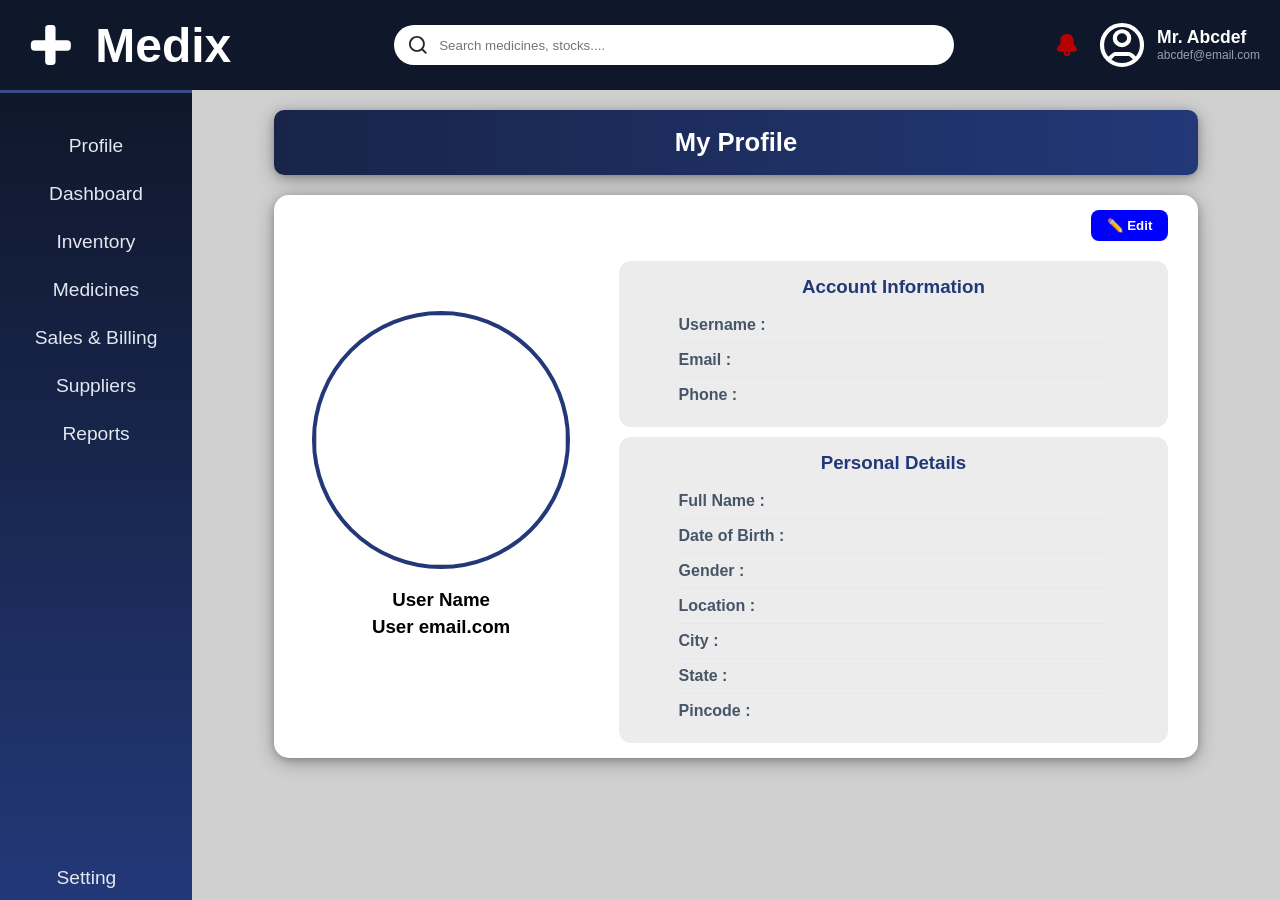
==== commit 415a0d93: "indentation and changes in profile module" ====
--- a/home.html
+++ b/home.html
@@ -45,10 +45,10 @@
     <div class="main">
 
         <aside class="sidebar">
-             <div onclick="show('admin-profile')">Profile</div>
-             <div onclick="show('dashboard')">Dashboard</div>
-             <div onclick="show('medicine')">Medicines</div>
-             <div onclick="show('inventory')">Inventory</div>
+            <div onclick="show('admin-profile')">Profile</div>
+            <div onclick="show('dashboard')">Dashboard</div>
+            <div onclick="show('inventory')">Inventory</div>
+            <div onclick="show('medicine')">Medicines</div>
             <div onclick="show('billing')">Sales & Billing</div>
             <div onclick="show('supplier')">Suppliers</div>
             <div onclick="show('reports')">Reports</div>
@@ -58,14 +58,42 @@
         <!-- -----------------------------------------------main-content------------------------------------------ -->
         <div class="main-content">
                 <!-- --------------------profile-------------- -->
-              <div class="admin-profile hidden" >Abd</div>
-
-                <!------------------------ dashboard -------------------->
-            
-            <div class="dashboard">
+            <div class="admin-profile ">
+                <h2>My Profile</h2>
+                <div class="profile-card">
+                    <div class="header">
+                        <button class="edit-btn">✏️ Edit</button>
+                    </div>
+                    <div class="profile-info">
+                        <div class="profile-left">
+                            <img src="https://via.placeholder.com/120" class="profile-img">
+                            <div><h3>User Name</h3><h3>User email.com</h3></div>
+                        </div>      
+                        <div class="profile-right">
+                            <div class="account-information">
+                                <h3>Account Information</h3>
+                                <div class="one"><div class="aa"><b>Username :</b></div><span id="acc-user-name"></span></div>
+                                <div class="one"><div class="aa"><b>Email :</b></div><span id="acc-user-email"></span></div>
+                                <div class="one"><div class="aa"><b>Phone :</b></div><span id="acc-user-ph"></span></div>
+                            </div>
+                            <div class="personal-detail">
+                                <h3>Personal Details</h3>
+                                <div class="one"><div class="aa"><b>Full Name :</b></div><span id="acc-user-fullname"></span></div>
+                                <div class="one"><div class="aa"><b>Date of Birth :</b></div><span id="acc-user-dob"></span></div>
+                                <div class="one"><div class="aa"><b>Gender :</b></div><span id="acc-user-gender"></span></div>
+                                <div class="one"><div class="aa"><b>Location :</b></div><span id="acc-user-loc"></span></div>
+                                <div class="one"><div class="aa"><b>City :</b></div><span id="acc-user-city"></span></div>
+                                <div class="one"><div class="aa"><b>State :</b></div><span id="acc-user-state"></span></div>
+                                <div class="one"><div class="aa"><b>Pincode :</b></div><span id="acc-user-pin"></span></div>
+                            </div>
+                        </div>  
+                    </div>
+                </div>
+            </div>
+<!------------------------ dashboard -------------------->
+            <div class="dashboard hidden">
                 <h2>Dashboard</h2>
                 <div class="card">
-                    
                     <div class="tot-revenue">
                         <p>Total Revenue</p>
                         <h3>INR 5600</h3>
@@ -89,13 +117,13 @@
                 </div>
             </div>
                 <!-- --------------------medicines--------------- -->
-             <div class ="medicine hidden">
-                    <h2>Medicine list</h2>
-                 <table>
-                     <thead>
-                         <tr>
-                             <th scope="col">med_id</th>
-                             <th scope="col">company</th>
+            <div class ="medicine hidden">
+                <h2>Medicine list</h2>
+                <table>
+                    <thead>
+                        <tr>
+                            <th scope="col">med_id</th>
+                            <th scope="col">company</th>
                             <th scope="col">medicine name</th>
                             <th scope="col">category</th>
                             <th scope="col">purchase price</th>
@@ -116,7 +144,6 @@
                             <td>100</td>
                             <td>2</td>
                             <td><button class="edit">edit</button><button class="delete">delete</button></td>
-                            
                         </tr>
                         <tr>
                             <td >102</td>
@@ -169,46 +196,44 @@
                 </div>
                 <div class="stock-history hidden">
                     <table>
-                    <thead>
-                        <tr>
-                            <th scope="col">med_id</th>
-                            <th scope="col">company</th>
-                            <th scope="col">medicine name</th>
-                            <th scope="col">category</th>
-                            <th scope="col">quantity</th>
-                            <th scope="col">Purchase date</th>
-                            <th scope="col">expiry date</th>
-                            <th scope="col">supplier</th>
-                        </tr>
-                    </thead>
-                    <tbody>
-                        <tr>
-                            <td >101</td>
-                            <td >Abbss</td>
-                            <td>Paracetamol</td>
-                            <td>Tablet</td>
-                            <td>300</td>
-                            <td>12-12-2026</td>
-                            <td>12-12-2028</td>
-                            <td>John Doe</td>
-                        </tr>
-                        <tr>
-                            <td >102</td>
-                            <td >jhkkj</td>
-                            <td>vitamin D</td>
-                            <td>injection</td>
-                            <td>9</td>
-                            <td>12-01-2024</td>
-                            <td>12-01-2029</td>
-                            <td>John Doe</td>
-                        </tr>
-                    </tbody>
-                </table> 
+                        <thead>
+                            <tr>
+                                <th scope="col">med_id</th>
+                                <th scope="col">company</th>
+                                <th scope="col">medicine name</th>
+                                <th scope="col">category</th>
+                                <th scope="col">quantity</th>
+                                <th scope="col">Purchase date</th>
+                                <th scope="col">expiry date</th>
+                                <th scope="col">supplier</th>
+                            </tr>
+                        </thead>
+                        <tbody>
+                            <tr>
+                                <td >101</td>
+                                <td >Abbss</td>
+                                <td>Paracetamol</td>
+                                <td>Tablet</td>
+                                <td>300</td>
+                                <td>12-12-2026</td>
+                                <td>12-12-2028</td>
+                                <td>John Doe</td>
+                            </tr>
+                            <tr>
+                                <td >102</td>
+                                <td >jhkkj</td>
+                                <td>vitamin D</td>
+                                <td>injection</td>
+                                <td>9</td>
+                                <td>12-01-2024</td>
+                                <td>12-01-2029</td>
+                                <td>John Doe</td>
+                            </tr>
+                        </tbody>
+                    </table> 
                 </div>
                 <div class="stock-purchase hidden">
-                    <div class="card2">
-                        
-                    </div>
+                    <div class="card2"></div>
                 </div>
                 <div class="add_medicine hidden">
                     <form action="" method="get">
@@ -224,13 +249,13 @@
                         </div> 
                         <label for="category">Category <select id="category" required>
                             <option value="tablet">Tablet</option>
-                                <option value="capsule">Capsule</option>
-                                <option value="granules">Granules</option>
-                                <option value="syrup">Syrup</option>
-                                <option value="solution">Solution</option>
-                                <option value="inhalers">Inhalers</option>
-                                <option value="other">Others</option>
-                                </select>
+                            <option value="capsule">Capsule</option>
+                            <option value="granules">Granules</option>
+                            <option value="syrup">Syrup</option>
+                            <option value="solution">Solution</option>
+                            <option value="inhalers">Inhalers</option>
+                            <option value="other">Others</option>
+                            </select>
                         </label>  
                         <div class="row">
                             <label for="company_name">Company Name</label>
@@ -243,10 +268,8 @@
                         <div class="row">
                             <label for="supplier_contact">Contact </label>  <input type="tel" id="supplier_contact">
                             <label for="email">Email </label> <input type="email">
-                             
                         </div> 
                         <div class="buttons">
-
                             <button class="cancel">Cancel</button>
                             <button class="ok">OK</button>
                         </div>
@@ -256,84 +279,54 @@
                 <!---------------------- Billing system-------------------------- -->
              <div class="billing hidden">
                 <h2>Billing System</h2>
-    
-                <!-- customer details -->
                 <div class="billing-box">
-                   
                     <div class="customer-form">
                         <div><label>Customer name :</label><input type="text" id="cname"></div>
                         <div><label>Phone Number :</label><input type="text" id="cphone"></div>
                         <div><label>Billing Date :</label><input type="date" id="cdate"></div>
-                        
-                        <!-- <label>Address:</label><input type="Address" id="cadd"> -->
-                    </div>
-    
-
+                    </div>
                     <div class="medicine-box">
-
-                    <!-- <h3><u>Medical Details</u></h3> -->
                         <table class="medicine-table">
-                        <tr>
-                            <th>Medicine Name</th>
-                            <th>Qty</th>
-                            <th>Price</th>
-                            <th>GST%</th>
-                            <th>Total</th>
-                            <th class="noprint">Action</th>
-                        </tr>
-
-                        <tr>
-                            <td><input type="text"></td>
-                            <td>
-                                <input type="number" class="qty">
-                            </td>
-                            <td>
-                                <input type="number" class="price">
-                            </td>
-                            <td>
-                                <input type="number" class="GST">
-                            </td>
-                            <td class="total">0</td>
-
-                            <td>
-                                <button onclick="removeRow(this)" class="remove">Remove</button>
-                            </td>
-                        </tr>
+                            <tr>
+                                <th>Medicine Name</th>
+                                <th>Qty</th>
+                                <th>Price</th>
+                                <th>GST%</th>
+                                <th>Total</th>
+                                <th class="noprint">Action</th>
+                            </tr>
+                            <tr>
+                                <td><input type="text"></td>
+                                <td><input type="number" class="qty"></td>
+                                <td><input type="number" class="price"></td>
+                                <td><input type="number" class="GST"></td>
+                                <td class="total">0</td>
+                                <td><button onclick="removeRow(this)" class="remove">Remove</button></td>    
+                            </tr>
                         </table>
                     </div>
                      <div class="discount-box">
                         <label><b>Discount% : </b><input type="number" id="discountInput"></label>
-                        
                         <button id="add">Add Item</button>
                         <button id="calbil">calculate Bill</button>
                     </div>
-                <!-- <div class="payment-container"> -->
-
-                    <!--pay summary-->
                     <div class="payment-summary">
                         <h3><u>Payment Summary</u></h3>
-
                         <div class="row">
                             <div>
-                                <span>Subtotal :</span>
-                                <span id="subtotal">0.00 rs.</span>
+                                <span>Subtotal :</span> <span id="subtotal">0.00 rs.</span>
                             </div>
                             <div>
-                                <span>Discount :</span>
-                                <span id="Discount">0.00 rs.</span>
+                                <span>Discount :</span> <span id="Discount">0.00 rs.</span>                                                             
                             </div>
                             <div>
-                                <span>GST Total :</span>
-                                <span id="total">0.00 rs.</span>
+                                <span>GST Total :</span> <span id="total">0.00 rs.</span>                           
                             </div>
                             <hr>
                             <div class="grandtot">
-                                <span>Grand Total :</span>
-                                <span id="grandT">0.00rs</span>
-                            </div>
-                        </div>
-
-                        
+                                <span>Grand Total :</span> <span id="grandT">0.00rs</span>                                
+                            </div>
+                        </div>                       
                     </div>
                     <div class="paybutton">
                         <button id="print">Print</button>
@@ -341,18 +334,13 @@
                         <button id="clear">clear</button>
                     </div>
                 </div>
-                
-            </div>
-
+            </div>
                 <!----------------------- supplier ------------------------ -->
             <div class="supplier hidden">
                 <div class="head">
                     <h2>Suppliers detail</h2>
-                    <div class="button">
-                        <button class="add">+ Add supplier</button>
-                    </div>
-                </div>
-                
+                    <div class="button"><button class="add">+ Add supplier</button></div>
+                </div>               
                 <table>
                     <thead>
                         <tr>
@@ -381,50 +369,41 @@
                     </tbody>
                 </table>
             </div>
-
                 <!-- ---------------report-------------- -->
             <div class="reports hidden">
                 <h2>Reports</h2>
-            <div class="top">
-                <div class="greenbox">
-                    <h3>TOTAL SALES</h3>
-                    <hr>
-                    <p id="sales">0 </p>
-                </div>
-                <div class="orangebox">
-                    <h3>TOTAL ORDERS</h3>
-                    <hr>
-                    <p id="order">0</p>
-                </div>
-                <div class="bluebox">
-                    <h3>LOW STOCK</h3>
-                    <hr>
-                    <p id="stock">0</p>
-                </div>
-                <div class="redbox">
-                    <h3>EXPIRED MEDICINES</h3>
-                    <hr>
-                    <p id="experied">0</p>
-                </div>
-            </div>
+                <div class="top">
+                    <div class="greenbox">
+                        <h3>TOTAL SALES</h3>
+                        <hr>
+                        <p id="sales">0 </p>
+                    </div>
+                    <div class="orangebox">
+                        <h3>TOTAL ORDERS</h3>
+                        <hr>
+                        <p id="order">0</p>
+                    </div>
+                    <div class="bluebox">
+                        <h3>LOW STOCK</h3>
+                        <hr>
+                        <p id="stock">0</p>
+                    </div>
+                    <div class="redbox">
+                        <h3>EXPIRED MEDICINES</h3>
+                        <hr>
+                        <p id="experied">0</p>
+                    </div>
+                </div>
+                <!-- <div class="smallcard">
+                                <h3>Top Selling Medicine</h3>
 
-
-            <!-- <div class="smallcard">
-                <h3>Top Selling Medicine</h3>
-
-            </div> -->
-
-        </div>
-<!--  -->
-
-
+                            </div> -->
+            </div>
+<!-- -----------*****************----------------- -->
         </div>
     </div>
 
-    
-    
-    
-    <script src="home.js"></script>
+<script src="home.js"></script>
     
 </body>
 </html>
--- a/home_style.css
+++ b/home_style.css
@@ -160,6 +160,113 @@
     left: 15%;
     /* display: flex;
     justify-content: center; */
+}
+/* --------------------------------------------------------------------- */
+.admin-profile{
+    width: 85%;
+    margin: 20px auto;
+}
+.admin-profile h2{
+    font-size: 1.6rem;
+    font-weight: 700;
+    /* background-color:#182448; */
+    background: linear-gradient(90deg,#182448,#233878);;
+    color: white;
+    border-radius: 10px;
+    margin-bottom: 20px;
+    padding: 18px;
+    box-shadow: 0 4px 20px -1px rgba(0, 0, 0, 0.305), 0 2px 10px -2px rgb(0 0 0 / 0.305);
+    text-align: center;
+}
+.profile-card {
+  background: white;
+  padding: 15px 30px;
+  border-radius: 15px;
+  box-shadow: 0 4px 20px -1px rgba(0, 0, 0, 0.305), 0 2px 10px -2px rgb(0 0 0 / 0.305);
+  height: fit-content;
+}
+
+.profile-card .header{
+    display: flex;
+    justify-content: flex-end;
+}
+.profile-card .edit-btn {
+    background: blue;
+    color: white;
+    border: none;
+    padding: 8px 16px;
+    border-radius: 8px;
+    cursor: pointer;
+    font-weight: 600;
+}
+.profile-card button:hover{
+    background-color:rgba(0, 0, 255, 0.842) ;
+    box-shadow: 0 4px 20px -1px rgba(0, 0, 0, 0.305), 0 2px 10px -2px rgb(0 0 0 / 0.305);
+}
+.profile-card .profile-info{
+    display: flex;
+    gap: 40px;
+    margin-top: 20px;
+    flex-wrap: wrap;
+}
+.profile-card .profile-left {
+  /* display: flex;
+  flex-direction: column;
+  gap: 30px; */
+  flex: 1;
+  text-align: center;
+}
+
+.profile-card .profile-left .profile-img {
+  width: 250px;
+  height: 250px;
+  border-radius: 50%;
+  border: 4px solid #233878;
+  object-fit: cover;
+  margin-bottom: 15px;
+  margin-top: 50px;
+}
+.profile-card .profile-left h3{
+    margin: 5px 0px;
+    text-align: center;
+    /* font-family: ; */
+}
+.profile-card .profile-right{
+    flex: 2;
+    display: flex;
+    flex-direction: column;
+    gap: 10px;
+}
+.profile-card .profile-right .account-information, .personal-detail{
+    background-color: rgba(0, 0, 0, 0.073);
+    padding: 15px 60px;
+    border-radius: 12px;
+}
+.profile-card .account-information h3, .personal-detail h3{
+    text-align: center;
+    margin-bottom: 10px;
+    color: rgb(35, 56, 120);
+    
+}
+.account-information .one, .personal-detail .one{
+    display: flex;
+    /* justify-content: space-between; */
+    padding: 8px 0;
+    border-bottom: 1px solid rgb(226, 232, 240);
+}
+.account-information div:last-child,
+.personal-detail div:last-child{
+    border-bottom: none;
+}
+.profile-right .aa{
+    font-weight: 600;
+    color: #475569;
+    width: 200px;
+}
+
+.profile-right span{
+    color: #0f172a;
+    font-weight: 500;
 }
 /* --------------------------------------------------------------------- */
 .medicine{
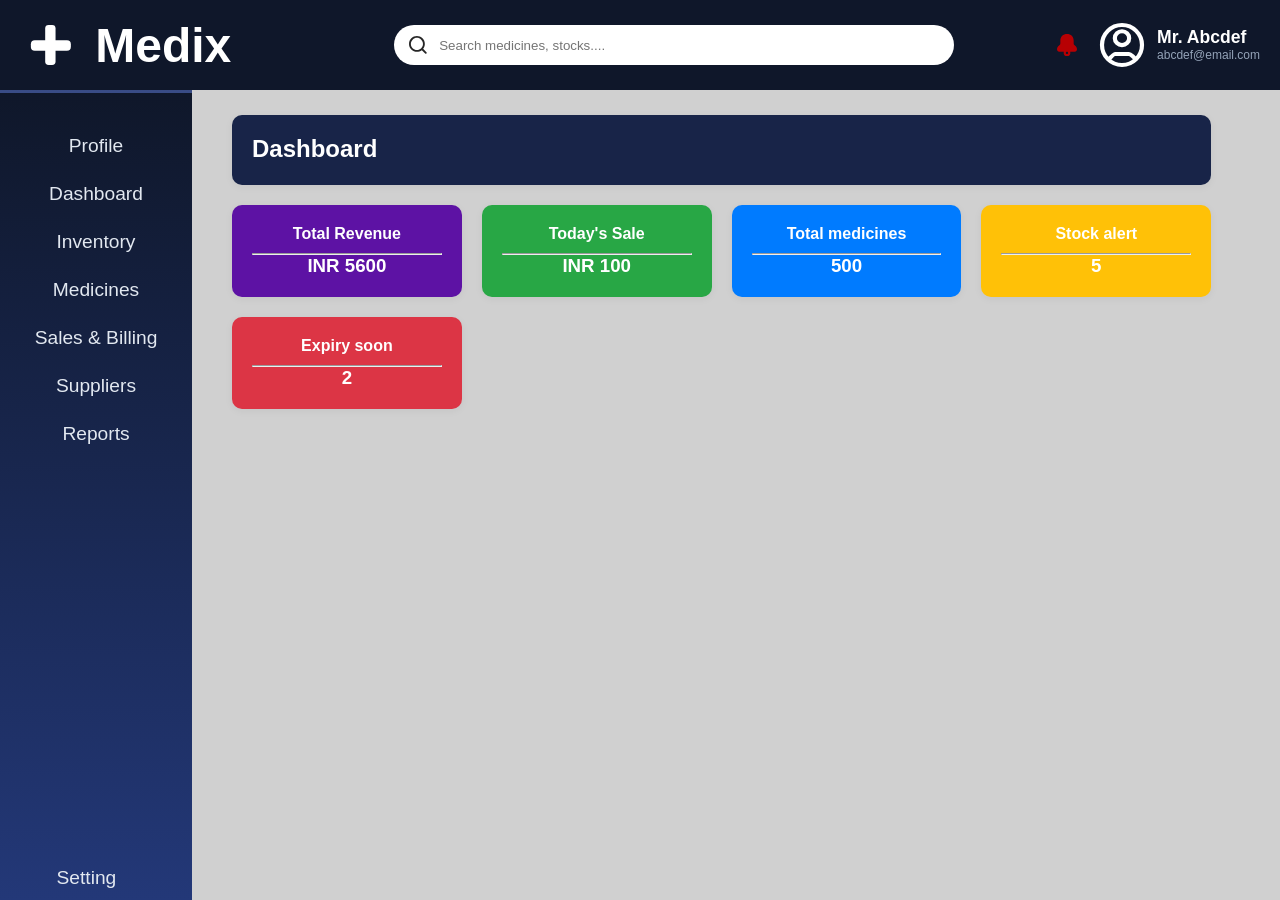
==== commit e7f241c8: "interactive profile" ====
--- a/home.html
+++ b/home.html
@@ -58,60 +58,68 @@
         <!-- -----------------------------------------------main-content------------------------------------------ -->
         <div class="main-content">
                 <!-- --------------------profile-------------- -->
-            <div class="admin-profile ">
+            <div class="admin-profile hidden">
                 <h2>My Profile</h2>
                 <div class="profile-card">
                     <div class="header">
                         <button class="edit-btn">✏️ Edit</button>
+                        <button class="save-btn hidden">💾 Save</button>
                     </div>
                     <div class="profile-info">
                         <div class="profile-left">
-                            <img src="https://via.placeholder.com/120" class="profile-img">
-                            <div><h3>User Name</h3><h3>User email.com</h3></div>
+                            <img src="https://via.placeholder.com/120" class="profile-img" id="profileImage">
+                            <!-- <input type="file" id="imageUpload" accept="image/*" hidden>
+                            <button type="button" class="change-img-btn hidden">Change Photo</button> -->
+                            <div><h3 id="profile-name">User Name</h3><h3 id="profile-email">User email.com</h3></div>
                         </div>      
                         <div class="profile-right">
                             <div class="account-information">
                                 <h3>Account Information</h3>
-                                <div class="one"><div class="aa"><b>Username :</b></div><span id="acc-user-name"></span></div>
-                                <div class="one"><div class="aa"><b>Email :</b></div><span id="acc-user-email"></span></div>
-                                <div class="one"><div class="aa"><b>Phone :</b></div><span id="acc-user-ph"></span></div>
+                                <div class="one"><div class="aa"><b>Username :</b></div><input type="text" id="acc-user-name" disabled></div>
+                                <div class="one"><div class="aa"><b>Email :</b></div><input type="email" id="acc-user-email" disabled></div>
+                                <div class="one"><div class="aa"><b>Phone :</b></div><input type="number" id="acc-user-ph" disabled></div>
                             </div>
                             <div class="personal-detail">
                                 <h3>Personal Details</h3>
-                                <div class="one"><div class="aa"><b>Full Name :</b></div><span id="acc-user-fullname"></span></div>
-                                <div class="one"><div class="aa"><b>Date of Birth :</b></div><span id="acc-user-dob"></span></div>
-                                <div class="one"><div class="aa"><b>Gender :</b></div><span id="acc-user-gender"></span></div>
-                                <div class="one"><div class="aa"><b>Location :</b></div><span id="acc-user-loc"></span></div>
-                                <div class="one"><div class="aa"><b>City :</b></div><span id="acc-user-city"></span></div>
-                                <div class="one"><div class="aa"><b>State :</b></div><span id="acc-user-state"></span></div>
-                                <div class="one"><div class="aa"><b>Pincode :</b></div><span id="acc-user-pin"></span></div>
+                                <div class="one"><div class="aa"><b>Full Name :</b></div><input type="text" id="acc-user-fullname" disabled></div>
+                                <div class="one"><div class="aa"><b>Date of Birth :</b></div><input type="date" id="acc-user-dob" disabled></div>
+                                <div class="one"><div class="aa"><b>Gender :</b></div><input type="text" id="acc-user-gender" disabled></div>
+                                <div class="one"><div class="aa"><b>Location :</b></div><input type="text" id="acc-user-loc" disabled></div>
+                                <div class="one"><div class="aa"><b>City :</b></div><input type="text" id="acc-user-city" disabled></div>
+                                <div class="one"><div class="aa"><b>State :</b></div><input type="text" id="acc-user-state" disabled></div>
+                                <div class="one"><div class="aa"><b>Pincode :</b></div><input type="number" id="acc-user-pin" disabled></div>
                             </div>
                         </div>  
                     </div>
                 </div>
             </div>
 <!------------------------ dashboard -------------------->
-            <div class="dashboard hidden">
+            <div class="dashboard ">
                 <h2>Dashboard</h2>
                 <div class="card">
                     <div class="tot-revenue">
                         <p>Total Revenue</p>
+                        <hr>
                         <h3>INR 5600</h3>
                     </div>
                     <div class="today-sale">
                         <p>Today's Sale</p>
+                        <hr>
                         <h3>INR 100</h3>
                     </div>
                     <div class="tot-med">
                         <p>Total medicines</p>
+                        <hr>
                         <h3>500</h3>
                     </div>
                     <div class="low-stock">
                         <p>Stock alert</p>
+                        <hr>
                         <h3>5</h3>
                     </div>
                     <div class="expiry-alert">
                         <p>Expiry soon</p>
+                        <hr>
                         <h3>2</h3>
                     </div>
                 </div>
@@ -129,7 +137,7 @@
                             <th scope="col">purchase price</th>
                             <th scope="col">sell price</th>
                             <th scope="col">Available quantity</th>
-                            <th scope="col">expiry</th>
+                            <th scope="col">expiry status</th>
                             <th scope="col">Action</th>
                         </tr>
                     </thead>
@@ -142,7 +150,7 @@
                             <td>100$</td>
                             <td>105$</td>
                             <td>100</td>
-                            <td>2</td>
+                            <td>soon</td>
                             <td><button class="edit">edit</button><button class="delete">delete</button></td>
                         </tr>
                         <tr>
@@ -153,7 +161,7 @@
                             <td>20$</td>
                             <td>23$</td>
                             <td>80</td>
-                            <td>1</td>
+                            <td>safe</td>
                             <td><button class="edit">edit</button><button class="delete">delete</button></td>
                         </tr>
                         <tr>
@@ -164,7 +172,7 @@
                             <td>30$</td>
                             <td>40$</td>
                             <td>40</td>
-                            <td>0</td>
+                            <td>expired</td>
                             <td><button class="edit">edit</button><button class="delete">delete</button></td>
                             
                         </tr>
@@ -176,7 +184,7 @@
                             <td>10$</td>
                             <td>12$</td>
                             <td>28</td>
-                            <td>5</td>
+                            <td>soon</td>
                             <td><button class="edit">edit</button><button class="delete">delete</button></td>
                         </tr>
                     </tbody>
@@ -233,7 +241,9 @@
                     </table> 
                 </div>
                 <div class="stock-purchase hidden">
-                    <div class="card2"></div>
+                    <div class="card2">
+                       
+                    </div>
                 </div>
                 <div class="add_medicine hidden">
                     <form action="" method="get">
@@ -270,8 +280,8 @@
                             <label for="email">Email </label> <input type="email">
                         </div> 
                         <div class="buttons">
-                            <button class="cancel">Cancel</button>
-                            <button class="ok">OK</button>
+                            <button type="button" class="cancel">Cancel</button>
+                            <button type="submit" class="ok">OK</button>
                         </div>
                     </form>
                 </div>
@@ -288,6 +298,7 @@
                     <div class="medicine-box">
                         <table class="medicine-table">
                             <tr>
+                                <th>Med_ID</th>
                                 <th>Medicine Name</th>
                                 <th>Qty</th>
                                 <th>Price</th>
@@ -296,6 +307,7 @@
                                 <th class="noprint">Action</th>
                             </tr>
                             <tr>
+                                <td><input type="text" class="medId"></td>
                                 <td><input type="text"></td>
                                 <td><input type="number" class="qty"></td>
                                 <td><input type="number" class="price"></td>
--- a/home_style.css
+++ b/home_style.css
@@ -199,8 +199,22 @@
     cursor: pointer;
     font-weight: 600;
 }
-.profile-card button:hover{
+.profile-card .edit-btn:hover{
     background-color:rgba(0, 0, 255, 0.842) ;
+    box-shadow: 0 4px 20px -1px rgba(0, 0, 0, 0.305), 0 2px 10px -2px rgb(0 0 0 / 0.305);
+}
+.profile-card .save-btn{
+    background: rgba(40, 167, 70, 0.842);
+    color: white;
+    border: none;
+    margin-left: 10px;
+    padding: 8px 16px;
+    border-radius: 8px;
+    cursor: pointer;
+    font-weight: 600;
+}
+.profile-card .save-btn:hover{
+    background-color:rgba(40, 167, 70, 0.848) ;
     box-shadow: 0 4px 20px -1px rgba(0, 0, 0, 0.305), 0 2px 10px -2px rgb(0 0 0 / 0.305);
 }
 .profile-card .profile-info{
@@ -237,6 +251,14 @@
     flex-direction: column;
     gap: 10px;
 }
+/* .change-img-btn{
+    padding: 6px 12px;
+    border-radius: 8px;
+    border: none;
+    background-color: #233878;
+    color: white;
+    cursor: pointer;
+} */
 .profile-card .profile-right .account-information, .personal-detail{
     background-color: rgba(0, 0, 0, 0.073);
     padding: 15px 60px;
@@ -314,7 +336,7 @@
 .card div{
     /* height: 100px;
     width: 200px; */
-    background-color: white;
+    color: white;
     padding: 20px;
     border-radius: 10px;
     box-shadow: 0 2px 8px rgba(0, 0, 0, 0.05);
@@ -322,7 +344,24 @@
 }
 .card div p{
     margin-bottom: 10px;
-    color: #64748b;
+    font-weight: bolder;
+}
+.dashboard .card .tot-revenue{
+    background-color: #5d12a4;
+}
+.dashboard .card .today-sale{
+    /* background-color: #a49a12; */
+    background-color: #28a745;
+}
+.dashboard .card .tot-med{
+    background-color: #007bff;
+}
+.dashboard .card .low-stock{
+    /* background-color: #fd7e14; */
+    background-color: #ffc107;
+}
+.dashboard .card .expiry-alert{
+    background-color: #dc3545;
 }
 /* --------------------------------------------------------------------- */
 .supplier{
@@ -422,13 +461,25 @@
 }
 .inventory .stock-purchase{
     background-color: white;
-     margin-top: 20px;
+    margin-top: 20px;
     padding: 24px;
     border-radius: 16px;
     box-shadow: 0 4px 6px -1px rgb(0 0 0 / 0.1), 0 2px 4px -2px rgb(0 0 0 / 0.1);
     height:fit-content;
 }
-
+.inventory .card1 div:first-child{
+    background: #233878;
+    box-shadow: 0 4px 6px -1px rgb(0 0 0 / 0.1), 0 2px 4px -2px rgb(0 0 0 / 0.1);
+    color: white;
+}
+.inventory .card1 div:nth-child(2){
+   background: #16a34a;
+   box-shadow: 0 4px 6px -1px rgb(0 0 0 / 0.1), 0 2px 4px -2px rgb(0 0 0 / 0.1);
+    color: white;
+}
+.inventory .card1 div.active-box{
+    color: black !important;
+}
 .inventory .add_medicine{
     width: 60%;
     background-color: rgb(184, 184, 184);
@@ -588,7 +639,7 @@
     border: none;
     outline: none;
 }
-.billing .billing-box .medicine-table .qty, .price, .GST, .total{
+.billing .billing-box .medicine-table .medId, .qty, .price, .GST, .total{
     width: 100px;
 }
 
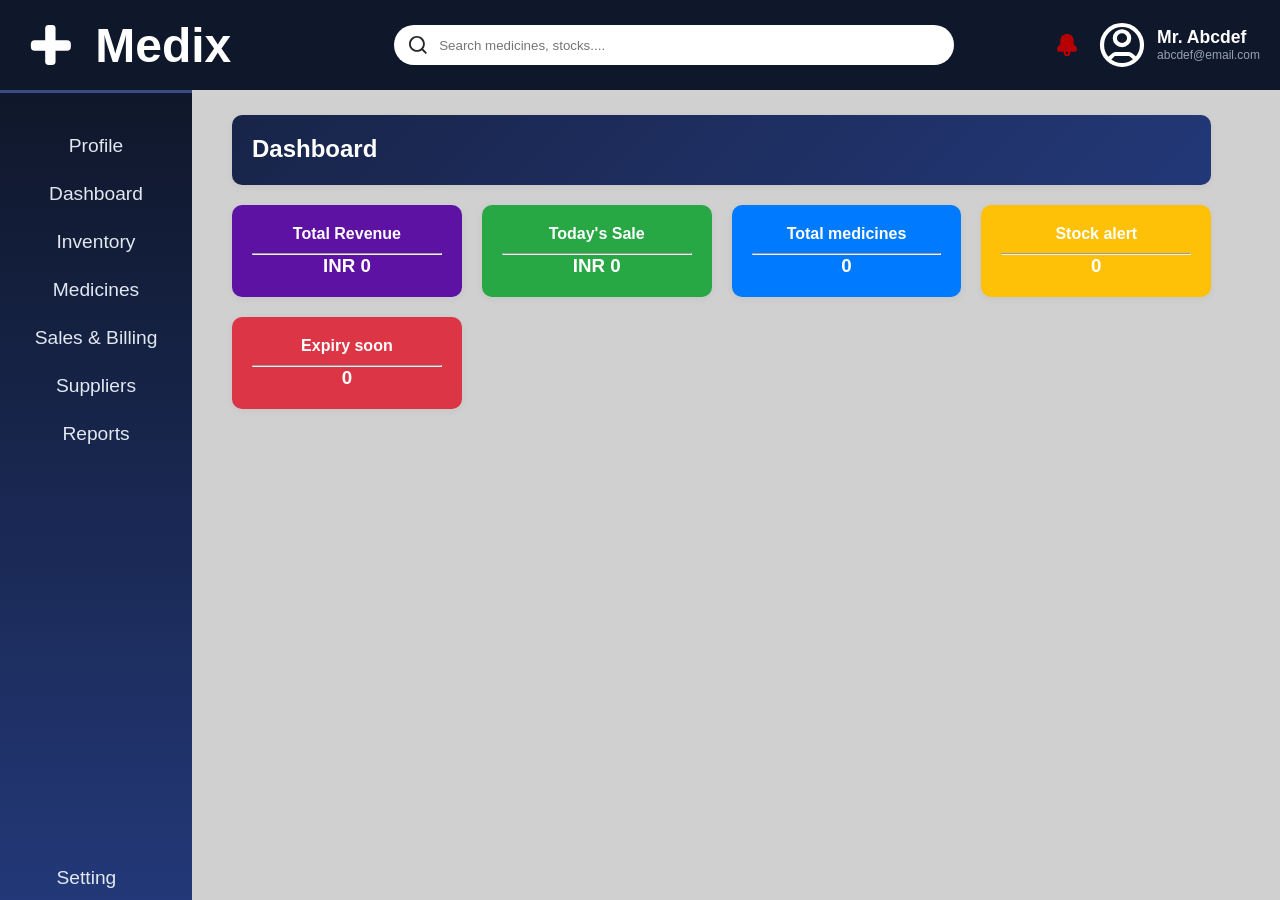
==== commit 50f07391: "stock purchase added" ====
--- a/home.html
+++ b/home.html
@@ -100,27 +100,27 @@
                     <div class="tot-revenue">
                         <p>Total Revenue</p>
                         <hr>
-                        <h3>INR 5600</h3>
+                        <h3>INR 0</h3>
                     </div>
                     <div class="today-sale">
                         <p>Today's Sale</p>
                         <hr>
-                        <h3>INR 100</h3>
+                        <h3>INR 0</h3>
                     </div>
                     <div class="tot-med">
                         <p>Total medicines</p>
                         <hr>
-                        <h3>500</h3>
+                        <h3>0</h3>
                     </div>
                     <div class="low-stock">
                         <p>Stock alert</p>
                         <hr>
-                        <h3>5</h3>
+                        <h3>0</h3>
                     </div>
                     <div class="expiry-alert">
                         <p>Expiry soon</p>
                         <hr>
-                        <h3>2</h3>
+                        <h3>0</h3>
                     </div>
                 </div>
             </div>
@@ -147,48 +147,15 @@
                             <td >bbbb</td>
                             <td>Paracetamol</td>
                             <td>Tablet</td>
-                            <td>100$</td>
-                            <td>105$</td>
                             <td>100</td>
-                            <td>soon</td>
-                            <td><button class="edit">edit</button><button class="delete">delete</button></td>
-                        </tr>
-                        <tr>
-                            <td >102</td>
-                            <td >aaaaa</td>
-                            <td>vitamin D</td>
-                            <td>injection</td>
-                            <td>20$</td>
-                            <td>23$</td>
-                            <td>80</td>
-                            <td>safe</td>
-                            <td><button class="edit">edit</button><button class="delete">delete</button></td>
-                        </tr>
-                        <tr>
-                            <td >103</td>
-                            <td >ccccc</td>
-                            <td>vitamin C</td>
-                            <td>syrup</td>
-                            <td>30$</td>
-                            <td>40$</td>
-                            <td>40</td>
-                            <td>expired</td>
-                            <td><button class="edit">edit</button><button class="delete">delete</button></td>
-                            
-                        </tr>
-                        <tr>
-                            <td>104</td>
-                            <td>ddddd</td>
-                            <td>ors</td>
-                            <td>injection</td>
-                            <td>10$</td>
-                            <td>12$</td>
-                            <td>28</td>
+                            <td>105</td>
+                            <td>5</td>
                             <td>soon</td>
                             <td><button class="edit">edit</button><button class="delete">delete</button></td>
                         </tr>
                     </tbody>
                 </table>
+                
             </div>
             
 
@@ -199,10 +166,10 @@
                     <button class="add_med_button">+ Add medicine</button>
                 </div>
                 <div class="card1">
-                    <div onclick="show1('stock-history')"><p>Stock history</p></div>
-                    <div onclick="show1('stock-purchase')"><p>Stock purchase</p></div>
-                </div>
-                <div class="stock-history hidden">
+                    <div onclick="openSection('history')"><p>Stock history</p></div>
+                    <div onclick="openSection('purchase')"><p>Stock purchase</p></div>
+                </div>
+                <div class="stock-history hidden" id="stockHistoryBox">
                     <table>
                         <thead>
                             <tr>
@@ -240,45 +207,116 @@
                         </tbody>
                     </table> 
                 </div>
-                <div class="stock-purchase hidden">
-                    <div class="card2">
-                       
-                    </div>
+                <div class="stock-purchase hidden" id="stockPurchaseBox">
+                    <h2>Stock Purchase</h2>
+
+                    <!-- Supplier Section -->
+                    <div class="supplier-form">
+                        <div>
+                            <label>Supplier ID</label><br>
+                            <select id="supplierId" onchange="fillSupplierName()"></select>
+                        </div>
+
+                        <div>
+                            <label>Supplier Name</label><br>
+                            <input type="text" id="supplierName" readonly>
+                        </div>
+                    </div>
+
+                    <!-- Medicine Table -->
+                    <table id="purchaseTable">
+                        <thead>
+                            <tr>
+                                <th>Med ID</th>
+                                <th>Name</th>
+                                <th>Company</th>
+                                <th>Category</th>
+                                <th>expiry</th>
+                                <th>Price</th>
+                                <th>Qty</th>
+                                <th>Total</th>
+                                <th>Action</th>
+                            </tr>
+                        </thead>
+                        <tbody id="purchaseBody"></tbody>
+                    </table>
+                    <div style="margin:10px 0;">
+                        <label><b>GST % :</b></label>
+                        <input type="number" id="gstGlobal" placeholder="Enter GST %" style="width:120px;">
+                    </div>
+
+                    <button id="addRowPurchase">+ Add Row</button>
+
+                    <!-- Payment Summary -->
+                    <div class="payment-summary">
+                        <h3>Payment Summary</h3>
+
+                        <div class="row">
+                            <div><span>Subtotal :</span><span id="subTotal">0.00 rs.</span></div>
+                            <div><span>GST amt :</span><span id="gstTotal">0.00 rs.</span></div>
+                            <hr>
+                            <div class="grandtot"><span>Grand Total :</span><span id="grandTotal">0.00 rs.</span></div>
+                        </div>
+                    </div>
+
+                    <div class="paybutton">
+                        <button id="savePurchase">Save</button>
+                        <button id="clearPurchase">Clear</button>
+                        <button id="payPurchase">Pay Now</button>
+                    </div>
+                                    
                 </div>
                 <div class="add_medicine hidden">
-                    <form action="" method="get">
-                        <label for="med_id">Medicine ID </label>
-                        <input type="number" id="med_id" required>    
-                        <label for="med_name">Medicine Name</label>
-                        <input type="text" id="med_name" required>
-                        <div class="row">
-                            <label for="quantity">Quantity <input type="number" id="quantity" required></label>
-                            <label for="cost_price">Cost price <input type="number" id="cost_price" required></label>
-                            <label for="sell_price">Sell price <input type="number" id="sell_price" required></label>
-                            <label for="expiry_date">Expiry date <input type="date" id="expiry_date" required></label>
+                    <h3>Enter Medicine Details</h3>
+                    <form action="" method="post">
+                        <div class="rows">
+                            <div class="field">
+                                <label for="med_id">Medicine ID </label>
+                                <input type="number" name="med_id" id="med_id" required>    
+                            </div>
+                            <div class="field">
+                                <label for="med_name">Medicine Name</label>
+                                <input type="text" id="med_name" required>   
+                            </div>
+                        </div>
+                        <div class="rows">
+                            <div class="field">
+                                <label for="company_name">Company Name</label>
+                                <input type="text" id="company_name" required>
+                            </div>
+                            <div class="field">
+                                <label for="category">Category</label>  
+                                <select id="category" required>
+                                    <option value="tablet">Tablet</option>
+                                    <option value="capsule">Capsule</option>
+                                    <option value="granules">Granules</option>
+                                    <option value="syrup">Syrup</option>
+                                    <option value="solution">Solution</option>
+                                    <option value="inhalers">Inhalers</option>
+                                    <option value="other">Others</option>
+                                </select>
+                            </div>
                         </div> 
-                        <label for="category">Category <select id="category" required>
-                            <option value="tablet">Tablet</option>
-                            <option value="capsule">Capsule</option>
-                            <option value="granules">Granules</option>
-                            <option value="syrup">Syrup</option>
-                            <option value="solution">Solution</option>
-                            <option value="inhalers">Inhalers</option>
-                            <option value="other">Others</option>
-                            </select>
-                        </label>  
-                        <div class="row">
-                            <label for="company_name">Company Name</label>
-                            <input type="text" id="company_name" required>
-                        </div>
-                        <div>
-                            <label for="supplier_name">Supplier name</label>
-                            <input type="text" id="supplier_name">
+                        <div class="rows">
+                            <div class="field">
+                                <label for="quantity">Quantity</label>
+                                <input type="number" id="quantity" required>
+                            </div>
+                            <div class="field">
+                                <label for="expiry_date">Expiry date</label>
+                                <input type="date" id="expiry_date" required>
+                            </div>   
                         </div> 
-                        <div class="row">
-                            <label for="supplier_contact">Contact </label>  <input type="tel" id="supplier_contact">
-                            <label for="email">Email </label> <input type="email">
-                        </div> 
+                        <div class="rows">
+                            <div class="field">
+                                <label for="cost_price">Cost rate</label>
+                                <input type="number" id="cost_price" required>
+                            </div>
+                            <div class="field">
+                                <label for="sell_price">Sell rate</label>
+                                <input type="number" id="sell_price" required>
+                            </div>
+                        </div>                                                    
                         <div class="buttons">
                             <button type="button" class="cancel">Cancel</button>
                             <button type="submit" class="ok">OK</button>
@@ -307,8 +345,8 @@
                                 <th class="noprint">Action</th>
                             </tr>
                             <tr>
-                                <td><input type="text" class="medId"></td>
-                                <td><input type="text"></td>
+                                <td><select class="medId" onchange="fillSupplierName()"></select></td>
+                                <td><input id="medname" type="text"></td>
                                 <td><input type="number" class="qty"></td>
                                 <td><input type="number" class="price"></td>
                                 <td><input type="number" class="GST"></td>
@@ -317,13 +355,13 @@
                             </tr>
                         </table>
                     </div>
-                     <div class="discount-box">
+                    <div class="discount-box">
                         <label><b>Discount% : </b><input type="number" id="discountInput"></label>
                         <button id="add">Add Item</button>
                         <button id="calbil">calculate Bill</button>
                     </div>
                     <div class="payment-summary">
-                        <h3><u>Payment Summary</u></h3>
+                        <h3>Payment Summary</h3>
                         <div class="row">
                             <div>
                                 <span>Subtotal :</span> <span id="subtotal">0.00 rs.</span>
@@ -351,7 +389,7 @@
             <div class="supplier hidden">
                 <div class="head">
                     <h2>Suppliers detail</h2>
-                    <div class="button"><button class="add">+ Add supplier</button></div>
+                    <div class="button"><button class="add-supplier-btn">+ Add supplier</button></div>
                 </div>               
                 <table>
                     <thead>
@@ -362,7 +400,6 @@
                             <th>Email</th>
                             <th>Address</th>
                             <th>Pincode</th>
-                            <th>Total purchase(INR)</th>
                             <th>Action</th>
                         </tr>
                     </thead>
@@ -373,18 +410,58 @@
                             <td>882219283</td>
                             <td>johndoe@abc.in</td>
                             <td>new york</td>
-                            <td>404555</td>
-                            <td>1500000</td>
+                            <td>404555</td>                            
                             <td><button class="edit">Edit</button><button class="delete">Delete</button> </td>
 
                         </tr>
                     </tbody>
                 </table>
+                <div class="add-supplier-form hidden">
+                    <h3>Enter Supplier Information</h3>
+                    <form action="" method="post">
+
+                        <div class="rows">
+                            <div class="field">
+                                <label for="supplier-id">Id</label>
+                                <input type="number" id="supplier-id" placeholder="Enter medicine id.." required>
+                            </div>
+                            <div class="field">
+                                <label for="supplier-name">Supplier</label>
+                                <input type="text" id="supplier-name" placeholder="Enter name here.." required>
+                            </div>                            
+                        </div>
+                        <div class="rows">
+                            <div class="field">
+                                <label for="s-Contact">Contact</label>
+                                <input type="tel" id="s-contact" placeholder="e.g. 1112223334" required>
+                            </div>
+                            <div class="field">
+                                <label for="s-email">Email</label>
+                                <input type="email" id="s-email" placeholder="e.g. abc@def.com">
+                            </div>                        
+                        </div>
+                    <div class="rows">
+                        <div class="field">
+                            <label for="s-pincode">Pincode</label>
+                            <input type="number" id="s-pincode" placeholder="------" required>
+                        </div>
+                        <div class="field">
+                            <label for="s-address">Address</label>
+                            <input type="text" id="s-address" placeholder="Are they live in your city?" required>    
+                        </div>                        
+                    </div>
+                    <div class="buttons">
+                            <button type="button" class="s-cancel">Cancel</button>
+                            <button type="submit" class="s-ok">OK</button>
+                    </div>
+                    </form>
+
+                </div>
             </div>
                 <!-- ---------------report-------------- -->
-            <div class="reports hidden">
-                <h2>Reports</h2>
-                <div class="top">
+                <div class="reports hidden">
+                    <h2>Reports</h2>
+                    <div class="top">
                     <div class="greenbox">
                         <h3>TOTAL SALES</h3>
                         <hr>
@@ -407,11 +484,51 @@
                     </div>
                 </div>
                 <!-- <div class="smallcard">
-                                <h3>Top Selling Medicine</h3>
-
-                            </div> -->
-            </div>
-<!-- -----------*****************----------------- -->
+                    <h3>Top Selling Medicine</h3>
+                    
+                </div> -->
+            </div>
+            <!-- ---------------setting-------------- -->
+            <div class="setting hidden">
+                <h2>Settings</h2>
+                <div class="settings-card">
+                    <div class="section1">
+                        <div class="setting-section">
+                            <h3>Profile Photo</h3>
+                            <input type="file" onchange="uploadPhoto(event)">
+                            <button onclick="updatePhoto()">Update Photo</button>
+                            <button onclick="removePhoto()">Remove Photo</button>         
+                        </div>
+                        <div>
+                             <div class="setting-section">
+                                <h3>App Settings</h3>  
+                                <div class="chkbx">
+                                    <label><input type="checkbox">Dark mode</label>
+                                    <label><input type="checkbox">Notifications</label> 
+                                </div>  
+                            </div>
+                        </div>
+
+                    </div>
+                    <div class="section1">
+                        <div class="setting-section">
+                            <h3>Password & Security</h3>
+                            <input type="password" id="old-pass" placeholder="Old Password">
+                            <input type="password" id="new-pass" placeholder="New Password">
+                            <input type="password" id="confirm-pass" placeholder="Confirm Password">
+                            <div class="show-pass">
+                                <input type="checkbox" id="showPass" onclick="togglePassword()">
+                                <label for="showPass">Show Password</label>
+                            </div>
+                        </div>
+                        <div class="save-and-log">
+                            <button class="save-changes" onclick="saveSettings()">Save Changes</button>
+                            <button class="logout" onclick="logout()">Logout</button>
+                        </div>
+                    </div>
+
+                </div>    
+            <!-- -----------*****************----------------- -->
         </div>
     </div>
 
--- a/home_style.css
+++ b/home_style.css
@@ -308,8 +308,13 @@
 .medicine h2{
     font-size: 1.5rem;
     font-weight: 750;
-
-}
+    color: white;
+    padding: 18px;
+    border-radius: 10px;
+    background: linear-gradient(135deg, rgb(24, 36, 72), rgb(35, 56, 120));
+}
+
+
 /* --------------------------------------------------------------------- */
 .dashboard{
     width: 90%;
@@ -318,101 +323,125 @@
     flex-direction: column;
 }
 .dashboard h2{
-    font-size: 1.5rem;
-    font-weight: 750;
-    background-color:#182448;
-    color: white;
-    border-radius: 10px;
-    margin-bottom: 20px;
-    height: 30px;
-    padding: 20px;
+    font-size: 1.5rem; font-weight: 750; color: white;
+    /* background-color:#182448; */background: linear-gradient(135deg, rgb(24, 36, 72), rgb(35, 56, 120));
+    border-radius: 10px; margin-bottom: 20px;
+    height: 30px; padding: 20px;
     box-shadow: 0 2px 8px rgba(0, 0, 0, 0.05);
 }
 .dashboard .card{
-    display: grid;
+    display: grid;  gap: 20px;
     grid-template-columns: repeat(auto-fit, minmax(200px,1fr));
-    gap: 20px;
 }
 .card div{
-    /* height: 100px;
-    width: 200px; */
-    color: white;
-    padding: 20px;
+    color: white;  padding: 20px;  text-align: center;
     border-radius: 10px;
     box-shadow: 0 2px 8px rgba(0, 0, 0, 0.05);
-    text-align: center;
-}
-.card div p{
-    margin-bottom: 10px;
-    font-weight: bolder;
-}
-.dashboard .card .tot-revenue{
-    background-color: #5d12a4;
-}
-.dashboard .card .today-sale{
-    /* background-color: #a49a12; */
-    background-color: #28a745;
-}
-.dashboard .card .tot-med{
-    background-color: #007bff;
-}
-.dashboard .card .low-stock{
-    /* background-color: #fd7e14; */
-    background-color: #ffc107;
-}
-.dashboard .card .expiry-alert{
-    background-color: #dc3545;
-}
+}
+.card div p{ margin-bottom: 10px;  font-weight: bolder;}
+.dashboard .card .tot-revenue{ background-color: #5d12a4; }
+.dashboard .card .today-sale{ background-color: #28a745; }
+.dashboard .card .tot-med{ background-color: #007bff; }
+.dashboard .card .low-stock{ background-color: #ffc107; }
+.dashboard .card .expiry-alert{ background-color: #dc3545; }
 /* --------------------------------------------------------------------- */
 .supplier{
-    width: 90%;
-    margin-top: 25px;
-    margin-left: 40px;
+    width: 90%;  height:fit-content;
+    margin-top: 25px; margin-left: 40px;
     background-color: white;
     padding: 24px;
     border-radius: 16px;
     box-shadow: 0 4px 6px -1px rgb(0 0 0 / 0.1), 0 2px 4px -2px rgb(0 0 0 / 0.1);
-    height:fit-content;
-    display: flex;
-    flex-direction: column;
-    justify-content: center;
-    /* flex-wrap: wrap; */
-}
-.supplier .head{
-    display: flex;
-    justify-content: space-between;
-}
-.supplier h2{
-    font-size: 1.5rem;
-    font-weight: 750;
-
-}
+    display: flex; flex-direction: column; justify-content: center;
+}
+.supplier .head{ display: flex; justify-content: space-between; }
+.supplier h2{ font-size: 1.5rem; font-weight: 750; }
 .supplier .head button{
     color: white;
-    border-radius: 10px;
+    border: none;  border-radius: 10px;
     padding: 6px 12px;
     margin-right: 20px;
     font-size: 1.2rem;
-    border: none;
     cursor: pointer;
     box-shadow: 0 4px 6px -1px rgb(0 0 0 / 0.1), 0 2px 4px -2px rgb(0 0 0 / 0.1);
 }
-.supplier .head .add{
-    background-color: #233878;
-}
-
+.supplier .head .add-supplier-btn{ background-color: #233878; }
+.supplier .head .add-supplier-btn:hover{
+    transform: scale(1.02);
+    box-shadow: 1px 4px 6px 2px rgba(0, 0, 0, 0.304), 0 2px 4px -2px rgb(0 0 0 / 0.304);
+}
+.add-supplier-form{
+    width: 600px; height: auto-fit;
+    background-color:#b2b2b2;
+    border-radius: 12px;
+    padding: 20px 30px;
+    position: fixed; top: 25%; left: 35%;  
+}
+.add-supplier-form h3{
+    font-size: 1.5rem;
+    text-align: center;
+    margin-bottom: 20px;
+    color:white;
+    /* background: #29487d; */
+    background: linear-gradient(135deg, #182448, #233878);
+    padding: 8px;
+    border-radius: 12px;
+}
+.rows{
+    display: flex;
+    gap: 15px;
+    margin-bottom: 15px;
+}
+.field {
+    flex: 1;
+    display: flex;
+    flex-direction: column;
+}
+.add-supplier-form label {
+    margin-bottom: 5px;
+    font: 18px;
+    font-weight: 600;
+}
+.add-supplier-form input{
+    padding: 10px;
+    border-radius: 8px;
+    border: 1px solid #ddd;
+    outline: none;
+    transition: all 0.3s ease;
+    background-color: #f9fafc;
+}
+.add-supplier-form input:hover{
+    border-color: #2a2a2a;
+    background-color: #ffffff5f;
+    box-shadow: 0 0 0 3px rgba(102,126,234,0.2);
+}
+
+.add-supplier-form .buttons { margin-top: 40px; display: flex; gap: 10px; }
+.add-supplier-form button{
+    background: linear-gradient(135deg, #182448, #233878);
+    border: none;
+    width: 50%;  
+    padding: 12px;
+    color: white;
+    font-size: 16px;
+    border-radius: 8px;
+    cursor: pointer;
+    transition: all 0.3s ease;
+}
+.add-supplier-form button:hover {
+    transform: translateY(2px);
+    box-shadow: 0 8px 15px rgba(0,0,0,0.2);
+}
+.add-supplier-form button:active {
+    transform: scale(0.98);
+}
 /* --------------------------------------------------------------------- */
 .inventory{
     width: 90%;
     margin: 25px 0 0 40px;  
-    display: flex;
-    flex-direction: column;
-}
-.inventory h2{
-    font-size: 1.5rem;
-    font-weight: 750;
-    
-}
+    display: flex; flex-direction: column;
+}
+.inventory h2{ font-size: 1.5rem;  font-weight: 750; }
 .inventory .card1{
     /* width: 50%; */
     display: grid;
@@ -423,7 +452,7 @@
     display: flex;
     justify-content: space-between;
     align-items: center;
-    background-color:#182448;
+    background: linear-gradient(135deg, #182448, #233878);
     color: white;
     border-radius: 10px;
     margin-bottom: 20px;
@@ -435,6 +464,10 @@
     padding: 10px 20px;
     font-weight: 600px;
     border-radius: 20px;
+}
+.inventory-nav button:hover{
+    box-shadow: 0 4px 6px -1px rgba(255, 255, 255, 0.304), 0 2px 4px -2px rgba(255, 255, 255, 0.304);
+    transform: scale(1.02);
 }
 .inventory .card1 div{
     background-color:white;
@@ -464,9 +497,94 @@
     margin-top: 20px;
     padding: 24px;
     border-radius: 16px;
-    box-shadow: 0 4px 6px -1px rgb(0 0 0 / 0.1), 0 2px 4px -2px rgb(0 0 0 / 0.1);
+    
+    box-shadow: 0 4px 20px -1px rgba(0, 0, 0, 0.305), 0 2px 10px -2px rgb(0 0 0 / 0.305);
     height:fit-content;
-}
+    display: flex;
+    flex-direction: column;
+    justify-content: center;
+    flex-wrap: wrap;
+}
+.stock-purchase h2{
+    background: linear-gradient(135deg, rgb(24, 36, 72), rgb(35, 56, 120));
+    color: white;
+    text-align: center;
+    padding: 10px 0px;
+    border-radius: 12px;
+    margin-bottom: 20px;
+}
+.stock-purchase .supplier-form{display: flex;gap: 40px;}
+.stock-purchase .supplier-form label{
+    font-weight: 400;
+    font-size: 16px;
+    padding: 10px;
+    margin-left: 10px;
+}
+.stock-purchase .supplier-form input,select{
+    font-weight: 400;
+    font-size: 16px;
+    padding: 6px;
+    border-radius: 10px;
+    margin-top: 7px;
+    margin-left: 10px;
+}
+.stock-purchase .supplier-form input{width: 300px;}
+.stock-purchase .supplier-form select{width: 150px;}
+
+#purchaseTable input, #purchaseTable select {
+    width: 100%;
+    padding: 5px;
+    border: none;
+    outline: none;
+}
+#purchaseTable tr{
+    background-color: #3e42481d;
+}
+
+#purchaseTable th, #purchaseTable td {
+    padding: 8px;
+    font-size: 14px;
+}
+
+#addRowPurchase {
+    margin-top: 10px;
+    background: #06711f;
+    color: white;
+    border: none;
+    padding: 6px 10px;
+    border-radius: 5px;
+    cursor: pointer;
+    width: 150px;
+}
+#addRowPurchase:hover {background: #055a19;}
+#savePurchase,#clearPurchase,#payPurchase {
+    color: white;
+    font-weight: bolder;
+    border: none;
+    padding: 5px 50px;
+    cursor: pointer;
+    border-radius: 5px;
+    font-size: 15px;
+}
+#savePurchase {background-color: darkgreen;}
+#clearPurchase {background-color: rgb(236, 158, 0);}
+#payPurchase {background-color: darkblue;}
+#savePurchase:hover {
+    background-color: rgba(0, 100, 0, 0.767);
+    box-shadow: 0 4px 20px -1px rgba(0, 0, 0, 0.305), 0 2px 10px -2px rgb(0 0 0 / 0.305);
+}
+#clearPurchase:hover {
+    background-color: rgba(236, 157, 0, 0.782);
+    box-shadow: 0 4px 20px -1px rgba(0, 0, 0, 0.305), 0 2px 10px -2px rgb(0 0 0 / 0.305);
+}
+#payPurchase:hover {
+    background-color: rgba(0, 0, 139, 0.795);
+    box-shadow: 0 4px 20px -1px rgba(0, 0, 0, 0.305), 0 2px 10px -2px rgb(0 0 0 / 0.305);
+}
+
+
+
+
 .inventory .card1 div:first-child{
     background: #233878;
     box-shadow: 0 4px 6px -1px rgb(0 0 0 / 0.1), 0 2px 4px -2px rgb(0 0 0 / 0.1);
@@ -481,47 +599,64 @@
     color: black !important;
 }
 .inventory .add_medicine{
-    width: 60%;
-    background-color: rgb(184, 184, 184);
+    width: 600px;
+    background-color: #b2b2b2;
+    border-radius: 12px;
+    height: auto-fit;
+    padding: 20px 30px;
+    box-shadow:0px 1px 13px 0px rgba(0, 0, 0, 0.697), 0 2px 4px -2px rgb(0 0 0 / 0.697);
+    position: fixed;
+    top: 22%;
+    left: 32%;  
+}
+.inventory .add_medicine h3{
+    font-size: 1.5rem;
+    text-align: center;
+    margin-bottom: 20px;
+}
+.inventory .add_medicine label {
+    margin-bottom: 5px;
+    font: 18px;
+    font-weight: 600;
+}
+.inventory .add_medicine input{
+    padding: 10px;
     border-radius: 8px;
-    padding: 25px;
-    position: relative;
-    margin: auto;
-    top: -150px;
-    box-shadow:0px 1px 13px 0px rgba(0, 0, 0, 0.697), 0 2px 4px -2px rgb(0 0 0 / 0.697);
-}
-.add_medicine button{
-    padding: 8px 16px;
+    border: 1px solid #ddd;
+    outline: none;
+    transition: all 0.3s ease;
+    background-color: #f9fafc;
+}
+.inventory .add_medicine input:hover{
+    border-color: #2a2a2a;
+    background-color: #ffffff5f;
+    box-shadow: 0 0 0 3px rgba(102,126,234,0.2);
+}
+.inventory .add_medicine .buttons{
+    margin-top: 40px;
+    display: flex;
+    gap: 10px; 
+}
+.inventory .add_medicine button{
+    background: linear-gradient(135deg, #182448, #233878);
+    border: none;
+    width: 50%;  
+    padding: 12px;
+    color: white;
+    font-size: 16px;
     border-radius: 8px;
-    color: rgb(0, 0, 0);
-    font-size: 16px;
-    font-weight: 500px;
-    border: none;
-    cursor: pointer;
-    background-color: white;
-    margin: 10px;
-    
-}
-.add_medicine button:hover{
-    transform: scale(1.1);
-    background-color: #233878;
-    color: white;
-}
-.inventory .add_medicine .buttons{
-    display: flex;
-    justify-content: flex-end;
-}
-label{
-    display: inline-block;
-    width: 20%;
-}
-.add_medicine input{
-    display: inline-block;
-    border-radius: 6px;
-    padding: 5px;
-    width: 70%;
-    margin: 10px;
-}
+    cursor: pointer;
+    transition: all 0.3s ease;
+}
+.inventory .add_medicine button:hover {
+    transform: translateY(2px);
+    box-shadow: 0 8px 15px rgba(0,0,0,0.2);
+}
+
+.inventory .add_medicine button:active {
+    transform: scale(0.98);
+}
+
 
 table{
     margin-top: 30px;
@@ -579,7 +714,7 @@
 .billing h2 {
     font-size: 1.5rem;
     font-weight: 750;
-    background-color:#182448;
+    background: linear-gradient(135deg, #182448, #233878);
     color: white;
     border-radius: 10px;
     margin-bottom: 20px;
@@ -629,9 +764,7 @@
     margin-bottom: 20px;
    
 }
-.billing .billing-box .medicine-table tr{
-    background-color: #3e42481d;
-}
+.billing .billing-box .medicine-table tr{background-color: #3e42481d;}
 .billing .billing-box .medicine-table input{
     border-radius: 5px;
     padding: 3px;
@@ -639,18 +772,14 @@
     border: none;
     outline: none;
 }
-.billing .billing-box .medicine-table .medId, .qty, .price, .GST, .total{
-    width: 100px;
-}
-
+.billing .billing-box .medicine-table .qty, .price, .GST, .total{width: 100px;}
+.billing .billing-box .medicine-table .medId{width: 70px; border: none; outline: none;}
 .billing .billing-box .discount-box{
     display: flex; 
     gap: 20px;
     margin-bottom: 20px;
 }
-.billing .billing-box .discount-box label{
-    padding: 2px 6px;
-}
+.billing .billing-box .discount-box label{padding: 2px 6px;}
 .billing .billing-box .discount-box input{
     width: 70px;
     margin-left: 10px;
@@ -666,10 +795,7 @@
     border-radius: 5px;
     font-weight: bolder;
 }
-
-.remove:hover {
-    background-color: rgb(147, 53, 53);
-}
+.remove:hover {background-color: rgb(147, 53, 53);}
 #add {
     background-color: #06711f;
     color: white;
@@ -678,14 +804,11 @@
     padding: 6px 10px;
     cursor: pointer;
     border-radius: 5px;
-
-}
-
+}
 #add:hover {
     background-color: #06711fd9;
     box-shadow: 0 4px 20px -1px rgba(0, 0, 0, 0.305), 0 2px 10px -2px rgb(0 0 0 / 0.305);
 }
-
 #calbil {
     background-color: blue;
     color: white;
@@ -694,46 +817,30 @@
     padding: 6px 10px;
     cursor: pointer;
     border-radius: 5px;
-
-}
-
+}
 #calbil:hover {
     background-color: rgba(0, 0, 255, 0.797);
     box-shadow: 0 4px 20px -1px rgba(0, 0, 0, 0.305), 0 2px 10px -2px rgb(0 0 0 / 0.305);
 }
-
-.billing .billing-box .payment-summary{
+ .payment-summary{
     width: 40%;
-    height: 160px;
+    /* height: 160px; */
+    height: auto-fit;
     background-color: rgba(0, 0, 0, 0.086);
     margin: auto;
     border-radius: 10px;
-}
-.billing .billing-box .payment-summary h3{
-    text-align: center;
-    margin-bottom: 15px;
-}
-.row {
-    font-weight: 600;
-    font-size: 18px;
-    padding-left: 30px;
-}
-.row div{
-    display: flex;
-    justify-content: space-evenly;
-}
+    padding: 20px 10px;
+}
+.payment-summary h3{text-align:center; margin-bottom:15px; text-decoration:underline;}
+.row {font-weight: 600; font-size: 18px; padding-left: 30px;}
+.row div{display: flex; justify-content: space-evenly;}
 .grandtot {
     color: green;
     font-weight: 700;
     font-size: 19px;
     margin-left: -30px;
 }
-.billing .billing-box .paybutton{
-    display: flex;
-    justify-content: flex-end;
-    gap: 10px;
-    margin-top: 20px;
-}
+.paybutton{display: flex;justify-content: flex-end;gap: 10px;margin-top: 20px;}
 #print,#save,#clear {
     color: white;
     font-weight: bolder;
@@ -743,32 +850,21 @@
     border-radius: 5px;
     font-size: 15px;
 }
-#print {
-    background-color: darkblue;
-}
-
-#save {
-    background-color: darkgreen;
-}
-
-#clear {
-    background-color: rgb(236, 158, 0);
-}
+#print {background-color: darkblue;}
+#save {background-color: darkgreen;}
+#clear {background-color: rgb(236, 158, 0);}
 #print:hover {
     background-color: rgba(0, 0, 139, 0.795);
     box-shadow: 0 4px 20px -1px rgba(0, 0, 0, 0.305), 0 2px 10px -2px rgb(0 0 0 / 0.305);
 }
-
 #save:hover {
     background-color: rgba(0, 100, 0, 0.767);
     box-shadow: 0 4px 20px -1px rgba(0, 0, 0, 0.305), 0 2px 10px -2px rgb(0 0 0 / 0.305);
 }
-
 #clear:hover {
     background-color: rgba(236, 157, 0, 0.782);
     box-shadow: 0 4px 20px -1px rgba(0, 0, 0, 0.305), 0 2px 10px -2px rgb(0 0 0 / 0.305);
 }
-
 /*report */
 .reports{
     width: 90%;
@@ -778,13 +874,13 @@
 }
 
 .reports h2 {
-    font-size: 2rem;
+    font-size: 1.7rem;
     font-weight: 750;
-    background-color: white;
-    border-radius: 15px;
+    background: linear-gradient(135deg, #182448, #233878);
+    color: white;
+    border-radius: 12px;
     margin-bottom: 20px;
-    height: 25px;
-    padding: 19px;
+    padding: 18px;
     box-shadow: 0 2px 8px rgba(0, 0, 0, 0.05);
 }
 
@@ -838,9 +934,240 @@
  .redbox{
     background-color: #dc3545;
  }
-/* ------------------------------------------     */
+/* ---setting---------------------------------------     */
+/* setting---------------------------------------------------------------------------- */
+
+.setting{
+    width: 90%;
+    margin-top: 25px;
+    margin-left: 40px;
+    background-color: white;
+    padding: 24px;
+    border-radius: 16px;
+    box-shadow: 0 4px 6px -1px rgb(0 0 0 / 0.1), 0 2px 4px -2px rgb(0 0 0 / 0.1);
+    height:fit-content;
+    display: flex;
+    flex-direction: column;
+    justify-content: center;
+}
+/* .hidden{
+    display: none;
+} */
+.setting h2{
+    font-size: 1.5rem;
+    font-weight: 750;
+    color: rgba(255, 255, 255, 0.912);
+    padding: 18px;  margin-bottom: 20px;
+    border-radius: 10px;
+    background: linear-gradient(135deg, rgb(24, 36, 72), rgb(35, 56, 120));
+}
+/* Section box */
+.setting-section {
+    background-color: rgba(0, 0, 0, 0.105);
+    width: 400px; padding: 25px;
+    margin-bottom: 20px; margin-left: 20px;
+    border-radius: 10px;
+    box-shadow: 0 2px 8px rgba(55, 55, 55, 0.1); 
+}
+.section1{
+    display: flex;
+    justify-content: space-between;
+}
+.setting-section h3{
+    text-align: center;
+    margin-bottom: 15px;
+    color: rgb(35, 56, 120);
+}
+/* Inputs */
+.setting-section input[type="text"], input[type="email"], input[type="password"], input[type="file"]
+{   width: 80%; padding: 8px; margin: 8px 0; border-radius: 5px; border: 1px solid #48297f;}
+.chkbx label{font-size: 16px; font-weight: 600px;}
+.chkbx input{margin: 5px; margin-left: 20px;}
+/* Buttons */
+.setting-section button {
+    width: 150px; padding: 5px; margin-top: 10px;
+    background: #28a745; color: white; border: none; border-radius: 6px;
+    cursor: pointer; font-weight: 700; font-size: 15px; height: 40px;
+    box-sizing: border-box;
+} 
+.setting-section button:last-child{background-color: #dc3545;} 
+.setting-section button:hover{
+    box-shadow: 0 4px 20px -1px rgba(0, 0, 0, 0.305), 0 2px 10px -2px rgb(0 0 0 / 0.305);
+    transform: scale(1.01);
+}
+/* Logout button */
+.save-changes, .logout{
+    width: 150px; padding: 5px; margin-top: 10px;
+    color: white; border: none; border-radius: 6px;
+    cursor: pointer; font-weight: 700; font-size: 15px; height: 40px;
+    box-sizing: border-box; background: linear-gradient(135deg, #203061, #233878);
+}
+/* Show password */
+.show-pass {
+    margin-top: 7px;
+}
+.save-and-log{
+    margin-top: 230px;
+}
+
+/* Dark mode */
+.dark {background: #1e1e1ee8;color: white;}
+
+.dark .setting-section {background: #2c2c2c;}
+
+.setting-section input:hover{
+    border-color: #033855;
+    box-shadow: 0 0 5px rgb(68, 68, 68);
+   
+}
+.left .setting-section {
+    height:40%;
+    width: 80%;
+    background-color: white;
+   box-shadow: 0 4px 20px -1px rgba(0, 0, 0, 0.647), 0 2px 10px -2px rgb(0 0 0 / 0.305);
+   margin-left: 20px;
+}
+.right .setting-section{
+    height:25%;
+    width: 80%;
+    background-color: white;
+   box-shadow: 0 4px 20px -1px rgba(0, 0, 0, 0.647), 0 2px 10px -2px rgb(0 0 0 / 0.305);
+   margin-left: 20px; 
+}
+/* ================= DARK MODE FULL FIX ================= */
+
+.dark {
+    background-color: #121212;
+    color: #ffffff;
+}
+
+/* NAVBAR */
+.dark .nav {
+    background-color: #1e1e1e;
+}
+
+.dark .nav h2,
+.dark .user-name,
+.dark .user-email {
+    color: #ffffff;
+}
+
+/* SEARCH */
+.dark .nav-search input {
+    background-color: #2c2c2c;
+    color: #fff;
+}
+
+.dark .search-icon path {
+    fill: #ffffff;
+}
+
+/* SIDEBAR */
+.dark .sidebar {
+    background-color: #1e1e1e;
+}
+
+.dark .sidebar div {
+    color: #ffffff;
+}
+
+.dark .sidebar > div:hover {
+    background-color: rgba(255, 255, 255, 0.1);
+}
+
+/* MAIN CONTENT */
+.dark .main-content {
+    background-color: #121212;
+}
+
+/* CARDS / BOXES */
+.dark .card div,
+.dark .top div,
+.dark .profile-card,
+.dark .medicine,
+.dark .supplier,
+.dark .billing-box,
+.dark .payment-summary,
+.dark .add_medicine,
+.dark .add_supplier,
+.dark .inventory .stock-history,
+.dark .inventory .stock-purchase {
+    background-color: #1e1e1e;
+    color: #ffffff;
+}
+
+/* HEADINGS + TEXT */
+.dark h1,
+.dark h2,
+.dark h3,
+.dark h4,
+.dark h5,
+.dark h6,
+.dark p,
+.dark span,
+.dark label,
+.dark td,
+.dark th {
+    color: #ffffff;
+}
+
+/* TABLE */
+.dark table {
+    background-color: #1e1e1e;
+}
+
+.dark th {
+    background-color: #2c2c2c;
+}
+
+.dark tr {
+    border-bottom: 1px solid #444;
+}
+
+/* INPUTS */
+.dark input,
+.dark select,
+.dark textarea {
+    background-color: #2c2c2c;
+    color: #ffffff;
+    border: 1px solid #555;
+}
+
+/* PLACEHOLDER */
+.dark input::placeholder {
+    color: #aaaaaa;
+}
+
+/* BUTTON */
+.dark button {
+    background-color: #333;
+    color: #ffffff;
+    border: none;
+}
+
+/* LINKS */
+.dark a {
+    color: #4da6ff;
+}
+
+/* SETTINGS */
+.dark .setting-section {
+    background-color: #1e1e1e;
+}
+
+/* PROFILE TEXT FIX */
+.dark .profile-right span,
+.dark .profile-right .aa {
+    color: #cccccc;
+}
+
+
+
 .hidden{
-    display : none;
+    display : none ;
+}
+.inventory .hidden{
+    display : none !important;
 }
 
 /* @media (max-width: 768px){
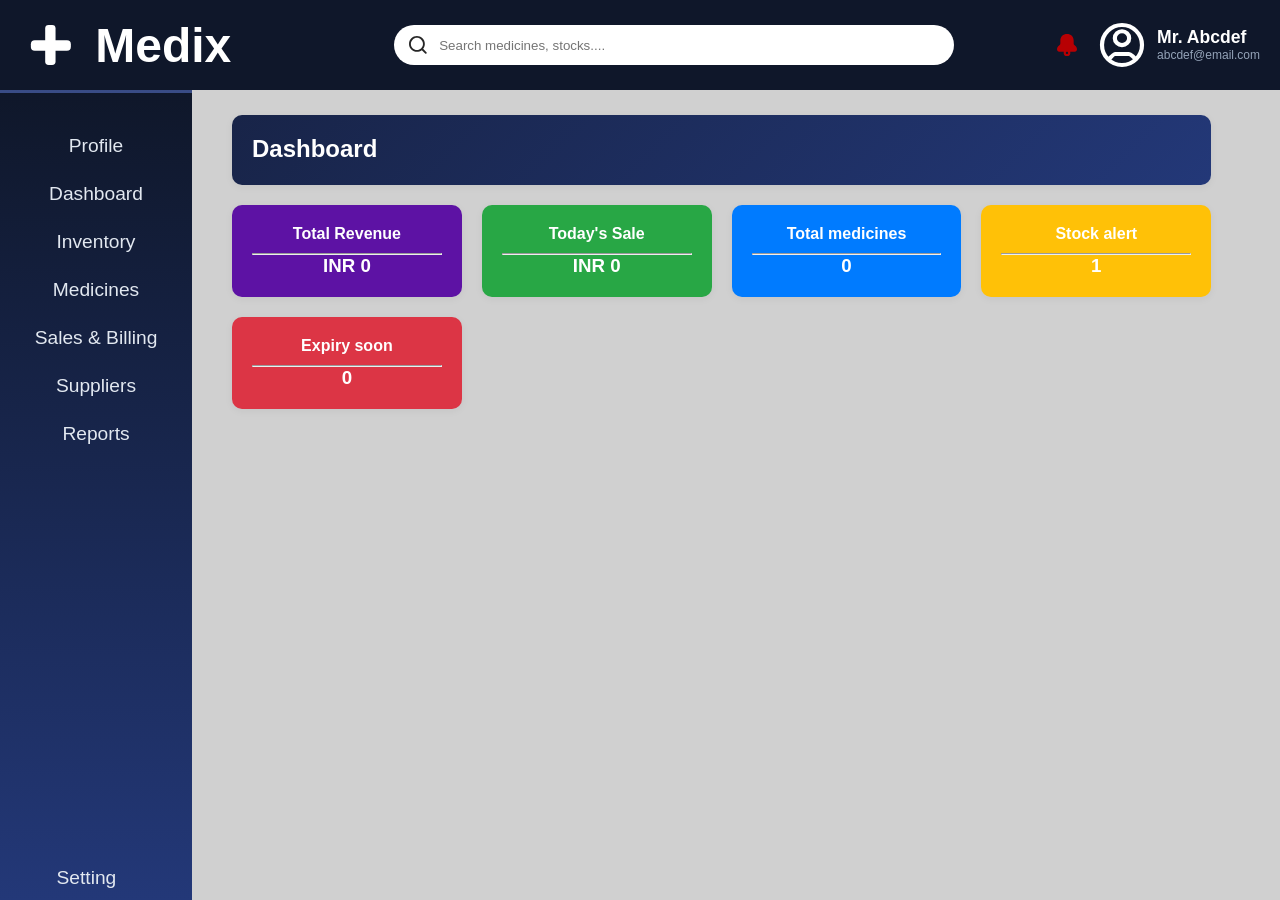
==== commit 0465d368: "styling" ====
--- a/home.html
+++ b/home.html
@@ -1,3 +1,4 @@
+
 <!DOCTYPE html>
 <html lang="en">
 <head>
@@ -112,7 +113,7 @@
                         <hr>
                         <h3>0</h3>
                     </div>
-                    <div class="low-stock">
+                    <div class="low-stock"  onclick="showLowStock()">
                         <p>Stock alert</p>
                         <hr>
                         <h3>0</h3>
@@ -122,6 +123,19 @@
                         <hr>
                         <h3>0</h3>
                     </div>
+                </div>
+                <div id="stockListBox">
+                    <h3>⚠️ Stock Alert</h3>
+                    <table>
+                        <thead>
+                            <tr>
+                                <th>Med ID</th>
+                                <th>Medicine Name</th>
+                                <th>Available Qty</th>
+                            </tr>
+                        </thead>
+                        <tbody id="stockList"></tbody>
+                    </table>
                 </div>
             </div>
                 <!-- --------------------medicines--------------- -->
@@ -151,11 +165,16 @@
                             <td>105</td>
                             <td>5</td>
                             <td>soon</td>
-                            <td><button class="edit">edit</button><button class="delete">delete</button></td>
+                            <td><button class="edit" onclick="editMedicine(this)">edit</button><button class="delete" onclick="deleteMedicine(this)">delete</button></td>
                         </tr>
                     </tbody>
                 </table>
                 
+            </div>
+            <div id="confirmBox">
+                <p id="confirmMsg">Are you sure?</p>
+                <button onclick="confirmYes()">Yes</button>
+                <button onclick="confirmNo()">No</button>
             </div>
             
 
@@ -207,6 +226,7 @@
                         </tbody>
                     </table> 
                 </div>
+                <!-- +++++++++++++++++++++++++++++++++++++++++++++++++++++++++++++++++++ -->
                 <div class="stock-purchase hidden" id="stockPurchaseBox">
                     <h2>Stock Purchase</h2>
 
@@ -266,6 +286,7 @@
                     </div>
                                     
                 </div>
+                <!-- +++++++++++++++++++++++++++++++++++++++++++++++++++++++++++++++++++++++ -->
                 <div class="add_medicine hidden">
                     <h3>Enter Medicine Details</h3>
                     <form action="" method="post">
@@ -337,16 +358,20 @@
                         <table class="medicine-table">
                             <tr>
                                 <th>Med_ID</th>
+                                <th>Company Name</th>
                                 <th>Medicine Name</th>
+                                <th>category</th>
                                 <th>Qty</th>
-                                <th>Price</th>
+                                <th>rate</th>
                                 <th>GST%</th>
                                 <th>Total</th>
                                 <th class="noprint">Action</th>
                             </tr>
                             <tr>
-                                <td><select class="medId" onchange="fillSupplierName()"></select></td>
+                                <td><select class="medId" onchange="fillMedDetail(this)"></td>
+                                <td><input id="comname" type="text"></td>
                                 <td><input id="medname" type="text"></td>
+                                <td><input id="cat" type="text"></td>
                                 <td><input type="number" class="qty"></td>
                                 <td><input type="number" class="price"></td>
                                 <td><input type="number" class="GST"></td>
@@ -411,7 +436,7 @@
                             <td>johndoe@abc.in</td>
                             <td>new york</td>
                             <td>404555</td>                            
-                            <td><button class="edit">Edit</button><button class="delete">Delete</button> </td>
+                            <td><button class="delete">Delete</button> </td>
 
                         </tr>
                     </tbody>
@@ -503,7 +528,7 @@
                              <div class="setting-section">
                                 <h3>App Settings</h3>  
                                 <div class="chkbx">
-                                    <label><input type="checkbox">Dark mode</label>
+                                    <label class="right"><input type="checkbox">Dark mode</label>
                                     <label><input type="checkbox">Notifications</label> 
                                 </div>  
                             </div>
--- a/home_style.css
+++ b/home_style.css
@@ -1,177 +1,68 @@
-*{
-    padding: 0;
-    margin: 0;
-    font-family: 'Segoe UI', sans-serif;
-}
+*{padding: 0;margin: 0;font-family: 'Segoe UI', sans-serif;}
+
 :root{
     --dark : #0f172a;
     --greyhover :rgba(255, 255, 255, 0.05);
 }
-
-body{
-    background-color:rgba(192, 192, 192, 0.738);
-}
-
-
+body{background-color:rgba(192, 192, 192, 0.738);}
 .nav{
-    /* background-color: #0f172a; */
     background-color: var(--dark);
-    height: 90px;
-    padding: 0 20px;
-    display : flex;
-    align-items: center;
-    justify-content: space-between;
-    gap: 20px;
-    position: sticky;
-    top: 0px;
-    z-index: 1;
-}
-.nav-left{
-    display: flex;
-    align-items: center;
-    gap: 13px;
-}
-.plus{
-    height: 2.5rem;
-}
-.nav-left h2{
-    font-size: 3em;
-    color: white;
-}
-.nav-search{
-    flex: 1;
-    max-width: 500px;
-    position: relative;
-}
+    height: 90px; padding: 0 20px;
+    display : flex; align-items: center; justify-content: space-between;
+    gap: 20px; position: sticky; top: 0px; z-index: 1;
+}
+.nav-left{display: flex; align-items: center; gap: 13px;}
+.plus{height: 2.5rem;}
+.nav-left h2{font-size: 3em;color: white;}
+.nav-search{flex: 1; max-width: 500px; position: relative;}
 .nav-search input{
-    width: 100%;
-    height: 40px;
-    /* height: 2.5rem; */
-    border-radius: 25px;
-    border: none;
+    width: 100%; height: 40px;
+    border: none; border-radius: 25px; outline: none;
     padding: 0 15px 0 45px;
-    outline: none;
 }
 .nav-search .search-icon{
-    position: absolute;
-    left: 15px;
-    top: 50%;
+    position: absolute; left: 15px; top: 50%;
     transform: translateY(-50%);
     width: 18px;
 }
-.nav-right{
-    display: flex;
-    align-items: center;
-    gap: 20px;
-}
-.bell{
-    width: 20px;
-    cursor: pointer;
-}
-.profile{
-    width: 50px;
-    height: 50px;
-    cursor: pointer;
-}
-
-.bell:hover,
-.profile:hover{
-    opacity: 0.7;
-    transform: scale(1.08);
-    transition: 0.2s ease;
-}
-
-
-.user{
-    display: flex;
-    align-items: center;
-    gap: 10px;
-    cursor: pointer;
-
-}
-.user-info{
-    display: flex;
-    flex-direction: column;
-    line-height: 1.2;
-}
-.user-name{
-    font-size: 1.1rem;
-    font-weight: 600;
-    color: white;
-}
-.user-email{
-    font-size: 0.75rem;
-    color: #94a3b8;
-}
+.nav-right{display: flex;align-items: center;gap: 20px;}
+.bell{width: 20px;cursor: pointer;}
+.profile{width: 50px;height: 50px;cursor: pointer;}
+.bell:hover,.profile:hover{opacity: 0.7;transform: scale(1.08);transition: 0.2s ease;}
+.user{display: flex;align-items: center;gap: 10px;cursor: pointer;}
+.user-info{display: flex;flex-direction: column;line-height: 1.2;}
+.user-name{font-size: 1.1rem;font-weight: 600;color: white;}
+.user-email{font-size: 0.75rem;color: #94a3b8;}
 .user:hover{
     background-color: rgba(255,255,255,0.05);
     border-radius: 8px;
     transition: 0.2s ease;
 }
 /* --------------------------------------------------------------------- */
-.main{
-    display: flex;
-}
+.main{display: flex;}
 /* --------------------------------------------------------------------- */
 .sidebar{
-    height: calc(100vh - 90px);
-    width: 15%;
-    background: linear-gradient(180deg, #0f172a, #233878);
-    color: #e2e8f0;
+    height: calc(100vh - 90px);width: 15%;
+    background: linear-gradient(180deg, #0f172a, #233878);color: #e2e8f0;
     border-top: 3px solid rgba(255,255,255,0.1);
     box-sizing: border-box;
-    font-size: 1.2rem;
-    padding-top: 30px;
-
-    display: flex;
-    flex-direction: column;
-    gap: 8px;
-    position: fixed;
-    
+    font-size: 1.2rem;padding-top: 30px;
+    display: flex;flex-direction: column;gap: 8px;position: fixed;    
 }
 .sidebar>div{
-    box-sizing: border-box;
-    border-radius: 8px;
-    width: 90%;
-    height: 2.5rem;
-    padding: 12px 16px ;
-    margin: 0 auto;
-    text-align: center;
-    cursor: pointer;
-
-}
-
-.sidebar > div:hover{
-    background-color: rgba(255, 255, 255, 0.05);
-    transform: scale(1.2);
-}
-.sidebar div.active{
-background:rgba(255, 255, 255, 0.05);
-}
-
-.sidebar .footer{
-    position: absolute;
-    bottom: 5px;
-}
-
-.main-content{
-    width: 85%;
-    position: relative;
-    left: 15%;
-    /* display: flex;
-    justify-content: center; */
-}
+    box-sizing: border-box;border-radius: 8px;
+    width: 90%;height: 2.5rem;padding: 12px 16px ;
+    margin: 0 auto;text-align: center;cursor: pointer;
+}
+.sidebar > div:hover{background-color: rgba(255, 255, 255, 0.05);transform: scale(1.2);}
+.sidebar div.active{background:rgba(255, 255, 255, 0.05);}
+.sidebar .footer{position: absolute;bottom: 5px;}
+.main-content{width: 85%;position: relative;left: 15%;}
 /* --------------------------------------------------------------------- */
-.admin-profile{
-    width: 85%;
-    margin: 20px auto;
-}
+.admin-profile{width: 85%; margin: 20px auto;}
 .admin-profile h2{
-    font-size: 1.6rem;
-    font-weight: 700;
-    /* background-color:#182448; */
-    background: linear-gradient(90deg,#182448,#233878);;
-    color: white;
+    font-size: 1.6rem; font-weight: 700;
+    background: linear-gradient(90deg,#182448,#233878); color: white;
     border-radius: 10px;
     margin-bottom: 20px;
     padding: 18px;
@@ -185,11 +76,7 @@
   box-shadow: 0 4px 20px -1px rgba(0, 0, 0, 0.305), 0 2px 10px -2px rgb(0 0 0 / 0.305);
   height: fit-content;
 }
-
-.profile-card .header{
-    display: flex;
-    justify-content: flex-end;
-}
+.profile-card .header{ display: flex; justify-content: flex-end;}
 .profile-card .edit-btn {
     background: blue;
     color: white;
@@ -223,22 +110,12 @@
     margin-top: 20px;
     flex-wrap: wrap;
 }
-.profile-card .profile-left {
-  /* display: flex;
-  flex-direction: column;
-  gap: 30px; */
-  flex: 1;
-  text-align: center;
-}
-
+.profile-card .profile-left {flex: 1; text-align: center;}
 .profile-card .profile-left .profile-img {
-  width: 250px;
-  height: 250px;
-  border-radius: 50%;
-  border: 4px solid #233878;
-  object-fit: cover;
-  margin-bottom: 15px;
-  margin-top: 50px;
+    width: 250px; height: 250px;
+    border: 4px solid #233878;  border-radius: 50%;
+    object-fit: cover;
+    margin-bottom: 15px; margin-top: 50px;
 }
 .profile-card .profile-left h3{
     margin: 5px 0px;
@@ -246,29 +123,15 @@
     /* font-family: ; */
 }
 .profile-card .profile-right{
-    flex: 2;
-    display: flex;
-    flex-direction: column;
-    gap: 10px;
-}
-/* .change-img-btn{
-    padding: 6px 12px;
-    border-radius: 8px;
-    border: none;
-    background-color: #233878;
-    color: white;
-    cursor: pointer;
-} */
+    flex: 2;display: flex;flex-direction: column;gap: 10px;
+}
 .profile-card .profile-right .account-information, .personal-detail{
     background-color: rgba(0, 0, 0, 0.073);
     padding: 15px 60px;
     border-radius: 12px;
 }
 .profile-card .account-information h3, .personal-detail h3{
-    text-align: center;
-    margin-bottom: 10px;
-    color: rgb(35, 56, 120);
-    
+    text-align: center;margin-bottom: 10px;color: rgb(35, 56, 120);
 }
 .account-information .one, .personal-detail .one{
     display: flex;
@@ -277,50 +140,38 @@
     border-bottom: 1px solid rgb(226, 232, 240);
 }
 .account-information div:last-child,
-.personal-detail div:last-child{
-    border-bottom: none;
-}
-.profile-right .aa{
-    font-weight: 600;
-    color: #475569;
-    width: 200px;
-}
-
-.profile-right span{
-    color: #0f172a;
-    font-weight: 500;
-}
+.personal-detail div:last-child{border-bottom: none;}
+.profile-right .aa{font-weight: 600; color: #475569;width: 200px;}
+.profile-right .one input{
+    width: 200px;padding: 6px;outline: none;border-radius: 5px;
+}
+.profile-right span{color: #0f172a;font-weight: 500;}
 /* --------------------------------------------------------------------- */
 .medicine{
-    width: 90%;
-    margin-top: 25px;
-    margin-left: 40px;
+    width: 90%;  height:fit-content;
+    margin-top: 25px; margin-left: 40px;
     background-color: white;
     padding: 24px;
     border-radius: 16px;
     box-shadow: 0 4px 6px -1px rgb(0 0 0 / 0.1), 0 2px 4px -2px rgb(0 0 0 / 0.1);
-    height:fit-content;
-    display: flex;
-    flex-direction: column;
-    justify-content: center;
-
+    display: flex; flex-direction: column; justify-content: center;
 }
 .medicine h2{
-    font-size: 1.5rem;
-    font-weight: 750;
-    color: white;
-    padding: 18px;
-    border-radius: 10px;
-    background: linear-gradient(135deg, rgb(24, 36, 72), rgb(35, 56, 120));
-}
-
-
+    font-size: 1.5rem; font-weight: 750;  padding: 18px;  border-radius: 10px;
+    color: white;  background: linear-gradient(135deg, rgb(24, 36, 72), rgb(35, 56, 120));
+}
+#confirmBox{
+    display: none;  position:fixed; top:50%; left:50%; transform:translate(-50%,-50%);
+    background:white; padding:30px; border-radius:10px; box-shadow:0 0 20px rgba(0,0,0,0.3); z-index:100;
+}
+#confirmBox button{
+    padding: 5px; font-weight: bold; margin-top: 20px; width: 100px;
+    color: white;  background:rgb(35, 56, 120);
+}
 /* --------------------------------------------------------------------- */
 .dashboard{
-    width: 90%;
-    margin: 25px 0 0 40px;  
-    display: flex;
-    flex-direction: column;
+    width: 90%;  margin: 25px 0 0 40px;  
+    display: flex; flex-direction: column;
 }
 .dashboard h2{
     font-size: 1.5rem; font-weight: 750; color: white;
@@ -344,6 +195,12 @@
 .dashboard .card .tot-med{ background-color: #007bff; }
 .dashboard .card .low-stock{ background-color: #ffc107; }
 .dashboard .card .expiry-alert{ background-color: #dc3545; }
+#stockListBox{
+    display: none;
+    background-color: white;width: 500px; height: auto-fit;
+    border-radius: 10px;margin: auto;margin-top: 20px;padding: 20px;
+}
+#stockListBox h3{color: #033855; text-align: center;}
 /* --------------------------------------------------------------------- */
 .supplier{
     width: 90%;  height:fit-content;
@@ -387,21 +244,9 @@
     padding: 8px;
     border-radius: 12px;
 }
-.rows{
-    display: flex;
-    gap: 15px;
-    margin-bottom: 15px;
-}
-.field {
-    flex: 1;
-    display: flex;
-    flex-direction: column;
-}
-.add-supplier-form label {
-    margin-bottom: 5px;
-    font: 18px;
-    font-weight: 600;
-}
+.rows{display: flex; gap: 15px; margin-bottom: 15px;}
+.field {flex: 1; display: flex; flex-direction: column;}
+.add-supplier-form label {margin-bottom: 5px; font: 18px; font-weight: 600;}
 .add-supplier-form input{
     padding: 10px;
     border-radius: 8px;
@@ -415,7 +260,6 @@
     background-color: #ffffff5f;
     box-shadow: 0 0 0 3px rgba(102,126,234,0.2);
 }
-
 .add-supplier-form .buttons { margin-top: 40px; display: flex; gap: 10px; }
 .add-supplier-form button{
     background: linear-gradient(135deg, #182448, #233878);
@@ -432,21 +276,15 @@
     transform: translateY(2px);
     box-shadow: 0 8px 15px rgba(0,0,0,0.2);
 }
-.add-supplier-form button:active {
-    transform: scale(0.98);
-}
+.add-supplier-form button:active {transform: scale(0.98);}
 /* --------------------------------------------------------------------- */
 .inventory{
-    width: 90%;
-    margin: 25px 0 0 40px;  
+    width: 90%; margin: 25px 0 0 40px;  
     display: flex; flex-direction: column;
 }
 .inventory h2{ font-size: 1.5rem;  font-weight: 750; }
 .inventory .card1{
-    /* width: 50%; */
-    display: grid;
-    grid-template-columns: repeat(auto-fit, minmax(200px,1fr));
-    gap: 20px;
+    display: grid; grid-template-columns: repeat(auto-fit, minmax(200px,1fr));  gap: 20px;
 }
 .inventory .inventory-nav{
     display: flex;
@@ -480,10 +318,7 @@
     display: flex;
     justify-content: center;
     align-items: center;
-    }
-/* .inventory .card1 di:.active{
-background:rgba(157, 35, 35, 0.623);
-} */
+}
 .inventory .stock-history{
     background-color: white;
     margin-top: 20px;
@@ -497,7 +332,6 @@
     margin-top: 20px;
     padding: 24px;
     border-radius: 16px;
-    
     box-shadow: 0 4px 20px -1px rgba(0, 0, 0, 0.305), 0 2px 10px -2px rgb(0 0 0 / 0.305);
     height:fit-content;
     display: flex;
@@ -532,24 +366,15 @@
 .stock-purchase .supplier-form select{width: 150px;}
 
 #purchaseTable input, #purchaseTable select {
-    width: 100%;
-    padding: 5px;
-    border: none;
-    outline: none;
-}
-#purchaseTable tr{
-    background-color: #3e42481d;
-}
-
-#purchaseTable th, #purchaseTable td {
-    padding: 8px;
-    font-size: 14px;
-}
+    width: 80%; padding: 5px; border: none; border-radius: 7px; outline: none;
+}
+#purchaseTable tr{background-color: #3e42481d;}
+
+#purchaseTable th, #purchaseTable td {padding: 8px; font-size: 14px;}
 
 #addRowPurchase {
     margin-top: 10px;
-    background: #06711f;
-    color: white;
+    color: white; background: #06711f;
     border: none;
     padding: 6px 10px;
     border-radius: 5px;
@@ -581,44 +406,25 @@
     background-color: rgba(0, 0, 139, 0.795);
     box-shadow: 0 4px 20px -1px rgba(0, 0, 0, 0.305), 0 2px 10px -2px rgb(0 0 0 / 0.305);
 }
-
-
-
-
 .inventory .card1 div:first-child{
-    background: #233878;
+    color: white; background: #233878;
     box-shadow: 0 4px 6px -1px rgb(0 0 0 / 0.1), 0 2px 4px -2px rgb(0 0 0 / 0.1);
-    color: white;
 }
 .inventory .card1 div:nth-child(2){
-   background: #16a34a;
+   color: white;  background: #16a34a;
    box-shadow: 0 4px 6px -1px rgb(0 0 0 / 0.1), 0 2px 4px -2px rgb(0 0 0 / 0.1);
-    color: white;
-}
-.inventory .card1 div.active-box{
-    color: black !important;
-}
+}
+.inventory .card1 div.active-box{color: black !important;}
 .inventory .add_medicine{
-    width: 600px;
+    width: 600px;  height: auto-fit;
     background-color: #b2b2b2;
     border-radius: 12px;
-    height: auto-fit;
     padding: 20px 30px;
     box-shadow:0px 1px 13px 0px rgba(0, 0, 0, 0.697), 0 2px 4px -2px rgb(0 0 0 / 0.697);
-    position: fixed;
-    top: 22%;
-    left: 32%;  
-}
-.inventory .add_medicine h3{
-    font-size: 1.5rem;
-    text-align: center;
-    margin-bottom: 20px;
-}
-.inventory .add_medicine label {
-    margin-bottom: 5px;
-    font: 18px;
-    font-weight: 600;
-}
+    position: fixed;  top: 22%;  left: 32%;  
+}
+.inventory .add_medicine h3{font-size: 1.5rem; text-align: center; margin-bottom: 20px;}
+.inventory .add_medicine label {margin-bottom: 5px; font: 18px; font-weight: 600;}
 .inventory .add_medicine input{
     padding: 10px;
     border-radius: 8px;
@@ -632,11 +438,7 @@
     background-color: #ffffff5f;
     box-shadow: 0 0 0 3px rgba(102,126,234,0.2);
 }
-.inventory .add_medicine .buttons{
-    margin-top: 40px;
-    display: flex;
-    gap: 10px; 
-}
+.inventory .add_medicine .buttons{ margin-top: 40px; display: flex; gap: 10px; }
 .inventory .add_medicine button{
     background: linear-gradient(135deg, #182448, #233878);
     border: none;
@@ -652,75 +454,38 @@
     transform: translateY(2px);
     box-shadow: 0 8px 15px rgba(0,0,0,0.2);
 }
-
-.inventory .add_medicine button:active {
-    transform: scale(0.98);
-}
-
-
-table{
-    margin-top: 30px;
-    width: 100%;
-    border-collapse: collapse;
-    
-    
-}
-tr:nth-child(even){
-background-color:#3e42481d;
-}
-tr{
-    border-bottom: 2px solid rgba(0, 0, 0, 0.195);
-}
+.inventory .add_medicine button:active {transform: scale(0.98);}
+
+table{margin-top: 30px;  width: 100%;  border-collapse: collapse;}
+
+tr:nth-child(even){background-color:#3e42481d;}
+tr{border-bottom: 2px solid rgba(0, 0, 0, 0.195);}
 th{
-    font-size: 1.1rem;
-    font-weight: 250;
-    background-color: #233878;
-    color: white;
+    font-size: 1.1rem; font-weight: 250;
+    color: white;  background-color: #233878;
     text-transform: uppercase;
 }
-th , td {
-    padding: 10px;
-    text-align: left;
-    padding-right: 50px;
-}
-tr:hover{
-    background-color: #24387282;
-}
+th , td {padding: 10px; text-align: left;  padding-right: 50px;}
+tr:hover{background-color: #24387282;}
 
 table button{
-    padding: 4px 8px;
-    border-radius: 8px;
-    color: white;
-    font-size: 12px;
-    border: none;
-    cursor: pointer;
-
-}
-table .edit{
- background-color: #233878;
-}
- .delete{
- background-color: #EF4444;
-}
-
+    padding: 4px 8px; border-radius: 8px;
+    color: white; font-size: 12px; border: none; cursor: pointer;
+}
+table .edit{background-color: #233878;}
+.delete{background-color: #EF4444;}
 /* ---------------------billing------------------------ */
 .billing{
-    width: 90%;
-    border-collapse: collapse;
-    margin-top: 20px;
-    margin: 25px 0 0 40px;
-}
-
+    width: 90%; border-collapse: collapse;margin: 25px 0 0 40px;
+}
 .billing h2 {
-    font-size: 1.5rem;
-    font-weight: 750;
-    background: linear-gradient(135deg, #182448, #233878);
-    color: white;
+    font-size: 1.5rem; font-weight: 750;
+    color: white;  background: linear-gradient(135deg, #182448, #233878);
     border-radius: 10px;
     margin-bottom: 20px;
     height: 30px;
     padding: 20px;
-     box-shadow: 0 4px 20px -1px rgba(0, 0, 0, 0.305), 0 2px 10px -2px rgb(0 0 0 / 0.305);
+    box-shadow: 0 4px 20px -1px rgba(0, 0, 0, 0.305), 0 2px 10px -2px rgb(0 0 0 / 0.305);
 }
 .billing-box{
     margin-top: 25px;
@@ -733,17 +498,13 @@
     flex-direction: column;
     justify-content: center;
 }
-.billing .billing-box .customer-form{
-    display: flex;
-    gap: 12px;
-}
+.billing .billing-box .customer-form{display: flex;gap: 12px;}
 .billing .billing-box .customer-form label{
     font-weight: 600;
     width: fit-content;
     padding: 3px 0 2px 5px;
     font-size: 17px;
-    margin-right: 10px;
-    
+    margin-right: 10px; 
 }
 .billing .billing-box .customer-form input{
     border-radius: 5px;
@@ -751,40 +512,30 @@
     font-size: 16px;
     font-weight: 400;
 }
-#cname{
-    width: 250px;
-}
-#cphone , #cdate{
-    width: 120px;
-}
+#cname{width: 250px;}
+#cphone , #cdate{width: 120px;}
 .billing .billing-box .medicine-table{
     margin-top: 20px;
     width: 100%;
     border-collapse: collapse;
     margin-bottom: 20px;
-   
 }
 .billing .billing-box .medicine-table tr{background-color: #3e42481d;}
-.billing .billing-box .medicine-table input{
+.billing .billing-box .medicine-table input,select{
     border-radius: 5px;
     padding: 3px;
     font-size: 15px;
     border: none;
     outline: none;
 }
-.billing .billing-box .medicine-table .qty, .price, .GST, .total{width: 100px;}
+.billing .billing-box .medicine-table th,td{padding-right: 2px !important;}
+.billing .billing-box .medicine-table .qty, .price, .total{width: 80px;}
+.billing .billing-box .medicine-table .GST{width: 50px;}
 .billing .billing-box .medicine-table .medId{width: 70px; border: none; outline: none;}
-.billing .billing-box .discount-box{
-    display: flex; 
-    gap: 20px;
-    margin-bottom: 20px;
-}
+.billing .billing-box .discount-box{display: flex; gap: 20px; margin-bottom: 20px;}
 .billing .billing-box .discount-box label{padding: 2px 6px;}
 .billing .billing-box .discount-box input{
-    width: 70px;
-    margin-left: 10px;
-    padding: 2px 6px;
-    font-size: 17px;
+    width: 70px; margin-left: 10px; padding: 2px 6px; font-size: 17px;
 }
 .remove {
     background-color: red;
@@ -872,7 +623,6 @@
     margin-top: 20px;
     margin: 25px 0 0 40px;
 }
-
 .reports h2 {
     font-size: 1.7rem;
     font-weight: 750;
@@ -884,29 +634,13 @@
     box-shadow: 0 2px 8px rgba(0, 0, 0, 0.05);
 }
 
-
-
 /* print */
 @media print {
     /* .paybutton,#add,#calbil,.noprint,#Remove { */
-    button,.paybutton,.noprint{
-        display: none;
-        
-    }
-    #medicineTable{
-        border:0px;
-    }
-    
-
-    input {
-        border: none;
-        outline: none;
-    }
-
-    .sidebar,.nav {
-        display: none;
-       
-    }
+    button,.paybutton,.noprint{display: none;}
+    #medicineTable{border:0px;}
+    input {border: none; outline: none;}
+    .sidebar,.nav {display: none;}
 }
  /* reports css */
  .top{
@@ -915,47 +649,28 @@
     gap: 20px; 
  }
 .top div{
-         padding: 20px;
-         border-radius: 10px;
-         box-shadow: 0 2px 8px rgba(0, 0, 0, 0.05);
-         text-align: center;
-         color: white;
-         font-weight: bolder;
-        }
-.greenbox{
-    background-color: #28a745;
- }
- .orangebox{
-    background-color: #fd7e14;
- }
- .bluebox{
-    background-color: #007bff;
- }
- .redbox{
-    background-color: #dc3545;
- }
-/* ---setting---------------------------------------     */
-/* setting---------------------------------------------------------------------------- */
-
+    padding: 20px;
+    border-radius: 10px;
+    box-shadow: 0 2px 8px rgba(0, 0, 0, 0.05);
+    text-align: center;
+    color: white;
+    font-weight: bolder;
+}
+.greenbox{background-color: #28a745;}
+ .orangebox{background-color: #fd7e14;}
+ .bluebox{background-color: #007bff;}
+ .redbox{background-color: #dc3545;}
+/* --------------------------------------setting---------------------------------------------------------- */
 .setting{
-    width: 90%;
-    margin-top: 25px;
-    margin-left: 40px;
+    width: 90%;  height:fit-content;
+    margin-top: 25px; margin-left: 40px;  padding: 24px;
     background-color: white;
-    padding: 24px;
     border-radius: 16px;
     box-shadow: 0 4px 6px -1px rgb(0 0 0 / 0.1), 0 2px 4px -2px rgb(0 0 0 / 0.1);
-    height:fit-content;
-    display: flex;
-    flex-direction: column;
-    justify-content: center;
-}
-/* .hidden{
-    display: none;
-} */
+    display: flex; flex-direction: column; justify-content: center;
+}
 .setting h2{
-    font-size: 1.5rem;
-    font-weight: 750;
+    font-size: 1.5rem; font-weight: 750;
     color: rgba(255, 255, 255, 0.912);
     padding: 18px;  margin-bottom: 20px;
     border-radius: 10px;
@@ -969,15 +684,8 @@
     border-radius: 10px;
     box-shadow: 0 2px 8px rgba(55, 55, 55, 0.1); 
 }
-.section1{
-    display: flex;
-    justify-content: space-between;
-}
-.setting-section h3{
-    text-align: center;
-    margin-bottom: 15px;
-    color: rgb(35, 56, 120);
-}
+.section1{display: flex; justify-content: space-between;}
+.setting-section h3{text-align: center; margin-bottom: 15px; color: rgb(35, 56, 120);}
 /* Inputs */
 .setting-section input[type="text"], input[type="email"], input[type="password"], input[type="file"]
 {   width: 80%; padding: 8px; margin: 8px 0; border-radius: 5px; border: 1px solid #48297f;}
@@ -1003,12 +711,9 @@
     box-sizing: border-box; background: linear-gradient(135deg, #203061, #233878);
 }
 /* Show password */
-.show-pass {
-    margin-top: 7px;
-}
-.save-and-log{
-    margin-top: 230px;
-}
+.show-pass {margin-top: 7px;}
+
+.save-and-log{margin-top: 230px;}
 
 /* Dark mode */
 .dark {background: #1e1e1ee8;color: white;}
@@ -1021,21 +726,18 @@
    
 }
 .left .setting-section {
-    height:40%;
-    width: 80%;
+    height:40%; width: 80%;
     background-color: white;
-   box-shadow: 0 4px 20px -1px rgba(0, 0, 0, 0.647), 0 2px 10px -2px rgb(0 0 0 / 0.305);
-   margin-left: 20px;
+    box-shadow: 0 4px 20px -1px rgba(0, 0, 0, 0.647), 0 2px 10px -2px rgb(0 0 0 / 0.305);
+    margin-left: 20px;
 }
 .right .setting-section{
-    height:25%;
-    width: 80%;
+    height:25%; width: 80%;
     background-color: white;
-   box-shadow: 0 4px 20px -1px rgba(0, 0, 0, 0.647), 0 2px 10px -2px rgb(0 0 0 / 0.305);
-   margin-left: 20px; 
+    box-shadow: 0 4px 20px -1px rgba(0, 0, 0, 0.647), 0 2px 10px -2px rgb(0 0 0 / 0.305);
+    margin-left: 20px; 
 }
 /* ================= DARK MODE FULL FIX ================= */
-
 .dark {
     background-color: #121212;
     color: #ffffff;
@@ -1166,6 +868,7 @@
 .hidden{
     display : none ;
 }
+
 .inventory .hidden{
     display : none !important;
 }
